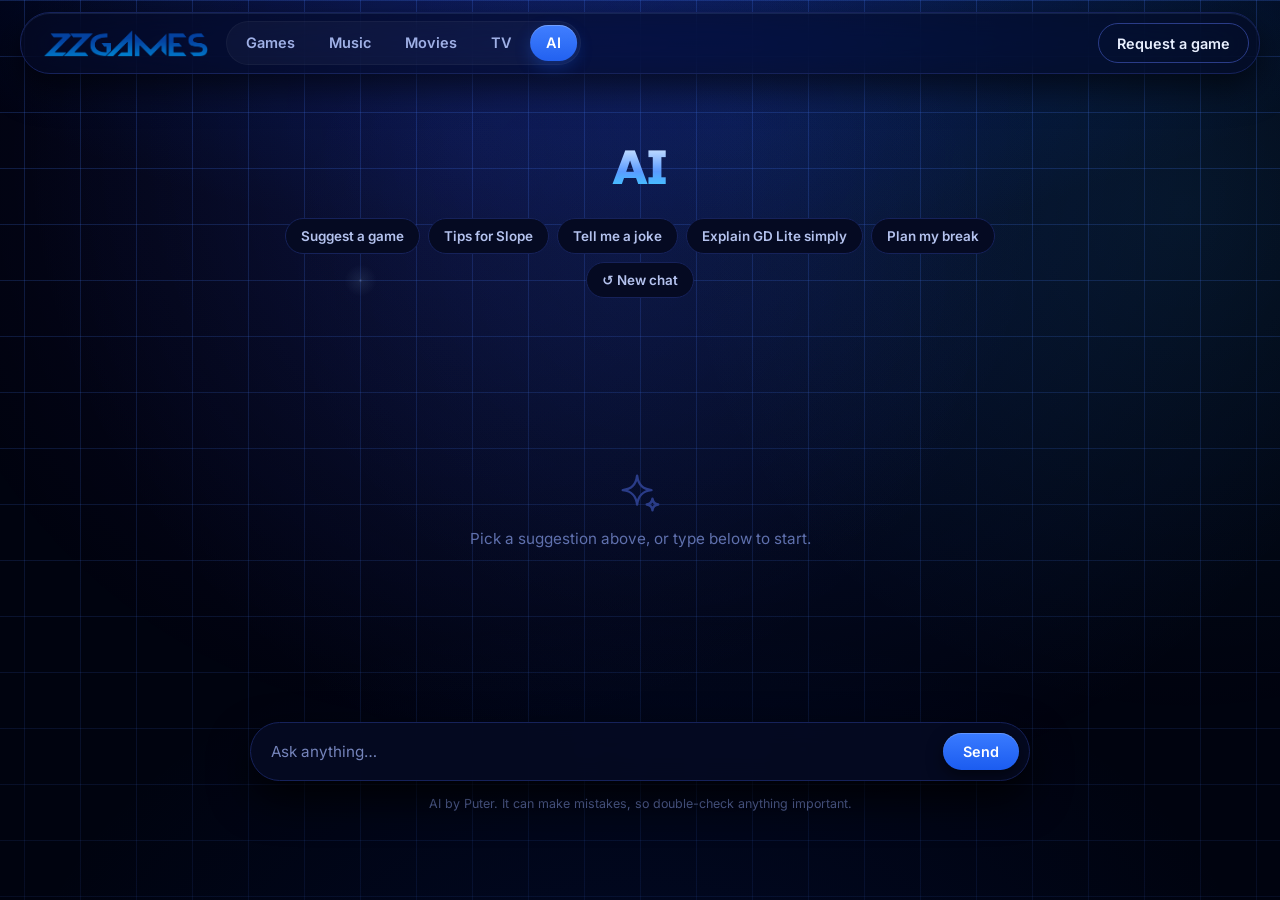
==== ai.html @ 0574fc25 "Keep every animation, smoother Continue glow, AI page on Claude Sonnet 5.5 - Full intro animations p" ====
<!doctype html>
<html lang="en">
<head>
  <meta charset="utf-8">
  <meta name="viewport" content="width=device-width, initial-scale=1">
  <title>AI · ZZ Games</title>
  <script>document.title = "ZZ Classroom";</script>
  <script type="speculationrules">{"prefetch":[{"where":{"selector_matches":".zz-links a, .m-links a, .zz-panel, .topbar .logo, .m-logo"},"eagerness":"moderate"}]}</script>
  <script src="zz-guard.js?v=202611170"></script>
  <link rel="icon" type="image/svg+xml" href="tab/classroom.svg">
  <link rel="icon" type="image/png" sizes="32x32" href="tab/classroom-32.png">
  <link rel="icon" type="image/png" sizes="48x48" href="tab/classroom-48.png">
  <link rel="icon" type="image/png" sizes="192x192" href="tab/classroom-192.png">
  <meta name="description" content="ZZ AI: chat with AI right on ZZ Games. Free.">
  <link rel="stylesheet" href="fonts/fonts.css">
  <script src="https://js.puter.com/v2/"></script>
  <link rel="stylesheet" href="style.css?v=202611183">
  <link rel="stylesheet" href="zz-fx.css?v=202611183">
  <link rel="expect" href="#fxReady" blocking="render">
</head>
<body class="ai-page">
  <header class="topbar">
    <a href="index.html" class="logo"><img src="logo-flat.png?v=2" alt="ZZ Games"></a>
    <span class="fx-pill" aria-hidden="true"></span>
    <nav class="zz-links" aria-label="Main">
      <a href="games.html">Games</a>
      <a href="music.html">Music</a>
      <a href="watch.html?type=movie&id=popular">Movies</a>
      <a href="watch.html?type=tv&id=popular">TV</a>
      <a href="ai.html" class="on">AI</a>
    </nav>
    <i id="fxReady" hidden></i>
    <a id="requestLink" class="btn ghost hide-sm" href="request.html">Request a game</a>
  </header>

  <main class="ai">
    <section class="page-hero ai-hero"><h1>AI</h1></section>

    <div class="chips" id="chips">
      <button type="button" data-q="Suggest a fun game for me to play next">Suggest a game</button>
      <button type="button" data-q="Give me tips to get better at Slope">Tips for Slope</button>
      <button type="button" data-q="Tell me a short, clean joke">Tell me a joke</button>
      <button type="button" data-q="Explain Geometry Dash Lite like I'm five">Explain GD Lite simply</button>
      <button type="button" data-q="Plan a 30-minute break with games and music">Plan my break</button>
      <button type="button" id="clear" title="Start a new chat">↺ New chat</button>
    </div>

    <div id="chat" aria-live="polite">
      <div class="chat-empty" id="chatEmpty">
        <svg aria-hidden="true" width="46" height="46" viewBox="0 0 48 48" fill="none" stroke="currentColor" stroke-width="2.5" stroke-linecap="round" stroke-linejoin="round"><path d="M21 6c1.2 9.5 5.5 13.8 15 15-9.5 1.2-13.8 5.5-15 15-1.2-9.5-5.5-13.8-15-15 9.5-1.2 13.8-5.5 15-15z"/><path d="M37 30c.5 3.8 2.2 5.5 6 6-3.8.5-5.5 2.2-6 6-.5-3.8-2.2-5.5-6-6 3.8-.5 5.5-2.2 6-6z"/></svg>
        Pick a suggestion above, or type below to start.
      </div>
    </div>

    <form class="composer" id="ask">
      <label class="sr-only" for="q">Message AI</label>
      <input id="q" type="text" placeholder="Ask anything…" autocomplete="off" maxlength="4000">
      <button id="send" class="btn" type="submit">Send</button>
    </form>

    <p class="ai-foot">AI by Puter. It can make mistakes, so double-check anything important.</p>
  </main>

  <script>
    (() => {
      const chat = document.getElementById("chat");
      const form = document.getElementById("ask");
      const input = document.getElementById("q");
      const sendBtn = document.getElementById("send");

      // Claude Sonnet 5.5 answers. If it's unavailable (or the visitor hits its limit), the next one takes over.
      const MODELS = ["anthropic/claude-sonnet-5-5", "anthropic/claude-haiku-5-5", "openai/gpt-5.4-nano"];
      const SYSTEM = "You are ZZ AI, the friendly assistant on the ZZ Games site (free browser games, music, movies and TV). Be concise, casual and fun. When suggesting games, pick ones on the site such as Slope, Retro Bowl, Minecraft, Geometry Dash Lite, Drift Boss, Subway Surfers, PolyTrack, Drive Mad or Paper.io 2.";
      let history = [{ role: "system", content: SYSTEM }];
      let busy = false;

      const nearBottom = () => chat.scrollHeight - chat.scrollTop - chat.clientHeight < 120;
      const stick = () => { if (nearBottom()) chat.scrollTop = chat.scrollHeight; };

      function bubble(role, text) {
        const el = document.createElement("div");
        el.className = "msg " + role;
        if (text != null) el.textContent = text;
        const empty = document.getElementById("chatEmpty");
        if (empty) empty.remove();
        chat.appendChild(el);
        chat.scrollTop = chat.scrollHeight;
        return el;
      }

      function reset() {
        history = [{ role: "system", content: SYSTEM }];
        chat.replaceChildren();
        busy = false; sendBtn.disabled = false;
        input.focus();
      }

      // Chat runs through Puter.js right in the browser, so it works on GitHub Pages (no server needed).
      async function puterChat(messages, model, onText) {
        if (!window.puter || !puter.ai) throw new Error("The AI couldn't load. Check your connection and refresh.");
        const resp = await puter.ai.chat(messages, false, { model, stream: true });
        let got = "";
        for await (const part of resp) {
          if (part?.type === "error") throw new Error(part.message || "AI error");
          const t = part?.type === "text" ? part.text : (typeof part?.text === "string" && !part.type ? part.text : "");
          if (t) { got += t; onText(got); }
        }
        return got;
      }

      async function send(raw) {
        if (busy) return;
        const text = String(raw ?? input.value).trim();
        if (!text) return;
        input.value = "";
        bubble("user", text);
        history.push({ role: "user", content: text });

        busy = true;
        sendBtn.disabled = true;
        const ai = bubble("ai", "");
        ai.classList.add("thinking");
        ai.innerHTML = "<i></i><i></i><i></i>";
        try {
          // the typing dots go away as soon as the first words arrive
          const onText = (g) => { ai.classList.remove("thinking"); ai.textContent = g; stick(); };
          let got = "", lastErr = null;
          for (const model of MODELS) {
            try { got = await puterChat(history, model, onText); lastErr = null; break; }
            catch (err) { lastErr = err; if (ai.textContent && !ai.classList.contains("thinking")) break; }   // stop if words already came in
          }
          if (lastErr) throw lastErr;
          if (!got.trim()) { ai.textContent = "(empty response — try again)"; ai.classList.add("err"); }
          else history.push({ role: "assistant", content: got });
        } catch (err) {
          ai.classList.remove("thinking");
          ai.textContent = "";
          ai.classList.add("err");
          const msg = String(err?.message || err || "Unknown error");
          ai.textContent = /429|rate|limit|busy/i.test(msg)
            ? "The AI just answered someone — wait about a minute and try again."
            : "Something went wrong: " + msg;
        } finally {
          ai.classList.remove("thinking");
          busy = false;
          sendBtn.disabled = false;
          stick();
          input.focus();
        }
      }

      form.addEventListener("submit", (e) => { e.preventDefault(); send(); });
      input.addEventListener("keydown", (e) => {
        if (e.key === "Enter" && !e.shiftKey) { e.preventDefault(); send(); }
      });
      document.getElementById("chips").addEventListener("click", (e) => {
        const b = e.target.closest("button");
        if (!b) return;
        if (b.id === "clear") { reset(); return; }
        send(b.dataset.q);
      });
    })();
  </script>
  <script src="zz-fx.js?v=202611182"></script>
</body>
</html>
---- fonts/fonts.css ----
/* Fonts are stored on the site itself so they still load on school networks that block Google Fonts. */
@font-face { font-family: "Russo One"; font-style: normal; font-weight: 400; font-display: swap; src: url("russo-one-400.woff2") format("woff2"); }
@font-face { font-family: "Inter"; font-style: normal; font-weight: 400; font-display: swap; src: url("inter-400.woff2") format("woff2"); }
@font-face { font-family: "Inter"; font-style: normal; font-weight: 600; font-display: swap; src: url("inter-600.woff2") format("woff2"); }
@font-face { font-family: "Inter"; font-style: normal; font-weight: 700; font-display: swap; src: url("inter-700.woff2") format("woff2"); }
@font-face { font-family: "Inter"; font-style: normal; font-weight: 800; font-display: swap; src: url("inter-800.woff2") format("woff2"); }
---- style.css ----
/* =========================================================
   ZZ Games — site styles (every page except Music)
   Colors, the floating nav and all motion live in zz-fx.css,
   which loads after this file.
   ---------------------------------------------------------
   1. Base            6. Spotlight (games.html)
   2. Buttons         7. Play page
   3. Search fields   8. Settings
   4. Home hero       9. Continue watching
   5. Cards + rails  10. Request · AI · Gamble pages
   ========================================================= */

/* ---------- 1. Base ---------- */
* { box-sizing: border-box; }
html, body { margin: 0; }
body { min-height: 100vh; line-height: 1.45; }
a { color: inherit; text-decoration: none; }
img { max-width: 100%; }
h1, h2, h3 { font-family: var(--display); font-weight: 400; letter-spacing: .5px; }
h2 { font-size: 1.35rem; margin: 32px 0 14px; }
main { padding: 0 clamp(16px, 4vw, 40px) 40px; max-width: 1400px; margin: 0 auto; }
[hidden] { display: none !important; }

/* Section headers: a short blue bar, then the title */
.row-head { display: flex; align-items: center; gap: 12px; margin: 34px 0 14px; }
.row-head h2, .watch-section > h2, .sec-title { display: flex; align-items: center; gap: 10px; margin: 0; }
.row-head h2::before, .watch-section > h2::before, .sec-title::before {
  content: ""; width: 4px; height: 1.05em; border-radius: 2px; flex: none; background: var(--blue);
}
.row-count { color: var(--muted); font-size: .85rem; font-variant-numeric: tabular-nums; }
.empty { color: var(--muted); text-align: center; padding: 48px 0; }
.empty .btn { display: inline-block; margin-top: 6px; }

/* ---------- 2. Buttons ---------- */
.btn {
  display: inline-flex; align-items: center; justify-content: center; gap: 6px;
  border: 0; cursor: pointer; font: 600 .9rem var(--body); white-space: nowrap; text-decoration: none;
  padding: 10px 18px; border-radius: 999px; color: #fff;
  background: linear-gradient(180deg, var(--blue-hi), var(--blue-lo));
  box-shadow: 0 6px 16px #0008, inset 0 1px 0 #ffffff33;
  transition: transform .25s var(--spring), box-shadow .25s, filter .2s, border-color .2s, background-color .2s;
}
.btn:hover { transform: translateY(-2px); filter: brightness(1.08); box-shadow: 0 10px 24px #000a, 0 6px 20px #1f5ff055, inset 0 1px 0 #ffffff4d; }
.btn:active { transform: translateY(0) scale(.96); transition-duration: .08s; }
.btn.ghost { background: transparent; color: var(--text); border: 1px solid var(--edge-hi); box-shadow: none; }
.btn.ghost:hover { background: #2466ff1a; border-color: var(--sky); box-shadow: none; filter: none; }
.btn.small { padding: 6px 14px; font-size: .8rem; }
.btn:disabled, .btn[disabled] { opacity: .55; cursor: default; transform: none; filter: none; }
.big-btn { font-size: 1rem; font-weight: 800; padding: 13px 26px; box-shadow: 0 8px 20px #000a, inset 0 1px 0 #ffffff33; }

/* Segmented control (settings, version picker) */
.seg { display: inline-flex; background: #ffffff0d; border-radius: 999px; padding: 3px; }
.seg button { background: none; border: 0; color: var(--muted); font: 600 .8rem var(--body); padding: 7px 13px; border-radius: 999px; cursor: pointer; transition: background .25s, color .2s, transform .2s var(--spring), box-shadow .25s; }
.seg button:hover { color: var(--text); }
.seg button:active { transform: scale(.94); }
.seg button.on { background: var(--blue); color: #fff; box-shadow: 0 4px 12px #1b5cf055, inset 0 1px 0 #ffffff33; }

/* ---------- 3. Search fields ----------
   A ring of light turns around the field while you type. */
.zz-search, .channel-search { position: relative; display: block; width: min(620px, 100%); isolation: isolate; }
.zz-search::before, .channel-search::before, .composer::before {
  content: ""; position: absolute; inset: -2px; z-index: -1; border-radius: 999px; pointer-events: none; padding: 2px;
  -webkit-mask: linear-gradient(#000 0 0) content-box, linear-gradient(#000 0 0); -webkit-mask-composite: xor;
          mask: linear-gradient(#000 0 0) content-box, linear-gradient(#000 0 0); mask-composite: exclude;
  background: conic-gradient(from var(--fx-a), #1f6bff00 0deg, var(--blue) 70deg, var(--cyan) 130deg, #1f6bff00 200deg, #1f6bff00 360deg);
  opacity: 0; transition: opacity .35s; animation: fx-spin-a 3.2s linear infinite paused;
}
.zz-search:focus-within::before, .channel-search:focus-within::before, .composer:focus-within::before { opacity: 1; animation-play-state: running; }
.zz-search input, .channel-search input {
  width: 100%; height: 58px; margin: 0; padding: 10px 56px 10px 58px;
  background: var(--s1); color: var(--text); border: 1px solid var(--edge); border-radius: 999px;
  font: inherit; font-size: 1rem; outline: none; box-shadow: var(--drop), var(--lit);
  transition: border-color .2s, box-shadow .25s, background .25s;
}
.zz-search input::placeholder, .channel-search input::placeholder { color: #6a78ad; }
.zz-search input:focus, .channel-search input:focus { border-color: transparent; background: var(--s2); box-shadow: var(--drop); }
.zz-search input::-webkit-search-cancel-button, .channel-search input::-webkit-search-cancel-button { -webkit-appearance: none; }
.zz-search svg, .channel-search-ico { position: absolute; left: 24px; top: 50%; translate: 0 -50%; color: var(--muted); pointer-events: none; z-index: 1; transition: color .2s, transform .35s var(--spring); }
.zz-search:focus-within svg, .channel-search:focus-within .channel-search-ico { color: var(--cyan); transform: scale(1.12); }
.zz-search kbd, .channel-search kbd {
  position: absolute; right: 22px; top: 50%; translate: 0 -50%; z-index: 1; pointer-events: none;
  font: 600 .72rem var(--body); color: var(--muted); border: 1px solid #ffffff24; border-radius: 6px; padding: 2px 7px; transition: opacity .2s;
}
.zz-search:focus-within kbd, .channel-search:focus-within kbd { opacity: 0; }
@media (hover: none) { .zz-search kbd, .channel-search kbd { display: none; } }

/* ---------- 4. Home hero ---------- */
.zz-top { position: relative; }
.zz-hero {
  position: relative; max-width: 1160px; margin: 0 auto;
  padding: clamp(28px, 5vw, 64px) clamp(16px, 4vw, 40px) 36px;
  display: flex; flex-direction: column; align-items: center; gap: 24px; text-align: center;
}
.zz-h1 { position: relative; margin: 0; width: min(680px, 92%); }
.zz-brand { display: block; width: 100%; height: auto; filter: drop-shadow(0 14px 30px #000b); animation: fx-wipe .9s cubic-bezier(.65, 0, .2, 1) backwards; }
/* bright edge that leads the logo wipe */
.zz-h1::before {
  content: ""; position: absolute; top: -12%; bottom: -12%; left: 100%; width: 3px; border-radius: 3px; pointer-events: none; opacity: 0;
  background: linear-gradient(180deg, transparent, #bfe0ff 30%, #fff 50%, #bfe0ff 70%, transparent);
  box-shadow: 0 0 18px 4px #5aa8ffaa; transform: skewX(-8deg);
  animation: fx-edge .9s cubic-bezier(.65, 0, .2, 1) backwards;
}
/* then one sweep of light across the letters, cut to the logo's shape */
.zz-h1::after {
  content: ""; position: absolute; inset: 0; pointer-events: none;
  background: linear-gradient(105deg, transparent 42%, #ffffffd9 50%, transparent 58%) 130% 0 / 250% 100% no-repeat;
  -webkit-mask: url("logo-flat.png?v=2") center / 100% 100% no-repeat; mask: url("logo-flat.png?v=2") center / 100% 100% no-repeat;
  mix-blend-mode: overlay; animation: fx-sheen 2.4s ease-in-out 1.1s 1 both;
}
.zz-tag { margin: 0; max-width: 520px; color: var(--soft); font-size: 1.08rem; line-height: 1.5; text-wrap: pretty; animation: fx-rise .6s var(--ease-out) .45s backwards; }

/* One search for everything: results drop down under the field */
.zz-find { position: relative; width: min(620px, 100%); z-index: 20; animation: fx-rise .6s var(--ease-out) .55s backwards; }
.zz-find .zz-search { width: 100%; animation: none; }
.find-results {
  position: absolute; left: 0; right: 0; top: calc(100% + 10px); max-height: min(70vh, 640px); overflow-y: auto; overscroll-behavior: contain;
  padding: 8px; text-align: left; border-radius: 22px; scrollbar-width: thin;
  background: rgba(7, 13, 42, .96); -webkit-backdrop-filter: blur(18px) saturate(1.3); backdrop-filter: blur(18px) saturate(1.3);
  border: 1px solid var(--edge-hi); box-shadow: 0 30px 70px #000e, var(--lit);
  transform-origin: top center; animation: fx-drop-in .28s var(--ease-out);
}
@keyframes fx-drop-in { from { opacity: 0; transform: translateY(-8px) scale(.98); } }
.fr-sec + .fr-sec { margin-top: 6px; padding-top: 6px; border-top: 1px solid #ffffff0d; }
.fr-h { display: flex; align-items: center; justify-content: space-between; padding: 8px 10px 6px; font: 700 .7rem var(--body); letter-spacing: 1.6px; text-transform: uppercase; color: var(--muted); }
.fr-more { font-size: .72rem; letter-spacing: .3px; text-transform: none; color: var(--sky); padding: 2px 6px; border-radius: 6px; }
.fr-more:hover, .fr-more:focus-visible { color: #fff; background: #ffffff10; }
.fr-grid { display: grid; grid-template-columns: repeat(2, minmax(0, 1fr)); gap: 2px; }
.fr-item { display: flex; align-items: center; gap: 12px; padding: 7px 10px 7px 7px; border-radius: 14px; outline: none; transition: background .15s, transform .25s var(--ease-out); animation: fx-rise .35s var(--ease-out) backwards; }
.fr-item:nth-child(2) { animation-delay: .03s; } .fr-item:nth-child(3) { animation-delay: .06s; } .fr-item:nth-child(4) { animation-delay: .09s; } .fr-item:nth-child(n+5) { animation-delay: .12s; }
.fr-item:hover, .fr-item:focus-visible { background: #2466ff1f; transform: translateX(2px); }
.fr-item:focus-visible { box-shadow: inset 0 0 0 1px var(--sky); }
.fr-art { width: 46px; height: 46px; flex-shrink: 0; border-radius: 11px; background: var(--s3) center / cover; box-shadow: 0 4px 12px #0008; }
[data-sec="watch"] .fr-art { width: 38px; height: 54px; border-radius: 8px; }
.fr-txt { min-width: 0; flex: 1; display: flex; flex-direction: column; gap: 2px; }
.fr-txt b { font-size: .9rem; font-weight: 600; white-space: nowrap; overflow: hidden; text-overflow: ellipsis; }
.fr-txt small { font-size: .76rem; color: var(--muted); white-space: nowrap; overflow: hidden; text-overflow: ellipsis; }
.fr-kind { flex-shrink: 0; font: 700 .6rem var(--body); letter-spacing: .8px; text-transform: uppercase; color: var(--faint); border: 1px solid var(--edge); border-radius: 999px; padding: 3px 7px; }
.fr-empty { margin: 0; padding: 4px 10px 10px; color: var(--muted); font-size: .85rem; }
.fr-empty a { color: var(--sky); text-decoration: underline; text-underline-offset: 3px; }
.fr-skel { display: grid; grid-template-columns: repeat(2, 1fr); gap: 8px; padding: 4px 8px 8px; }
.fr-skel i { height: 54px; border-radius: 14px; background: linear-gradient(90deg, #ffffff08 25%, #ffffff14 50%, #ffffff08 75%) 0 0 / 200% 100%; animation: fx-shimmer 1.2s linear infinite; }
@media (max-width: 640px) {
  .fr-grid, .fr-skel { grid-template-columns: 1fr; }
  .fr-skel i:nth-child(2) { display: none; }
  .find-results { max-height: 62vh; }
}

/* Continue: everything you were in the middle of, in one row */
.zz-continue { width: 100%; margin-top: 14px; text-align: left; animation: fx-rise .65s var(--ease-out) .9s backwards; }
.zz-continue .row-head { margin: 10px 0 12px; }
.rail.cont-rail { grid-auto-columns: 280px; gap: 12px; }
.cont-card {
  position: relative; display: flex; align-items: center; gap: 14px; height: 96px; padding: 12px 46px 12px 12px; overflow: hidden; isolation: isolate;
  border-radius: 18px; border: 1px solid var(--edge); background: var(--s1); color: var(--text); font: inherit; text-align: left; cursor: pointer;
  box-shadow: var(--lit); transition: transform .35s var(--ease-out), border-color .3s, box-shadow .3s;
}
.cont-card:hover, .cont-card:focus-visible { transform: translateY(-4px); border-color: #3f74ff; box-shadow: var(--glow); }
.cont-card:active { transform: scale(.98); }
/* soft glow in the art's own colors: the art is stretched over the whole card and heavily
   blurred, so the color spreads evenly instead of showing a zoomed-in smear */
.cont-bg {
  position: absolute; inset: -35%; z-index: -1; background-position: center; background-size: 100% 100%; background-repeat: no-repeat;
  filter: blur(34px) saturate(1.5) brightness(.6); transition: transform .8s var(--ease-out), filter .4s;
}
.cont-card::after {
  content: ""; position: absolute; inset: 0; z-index: -1; pointer-events: none; border-radius: inherit;
  background: linear-gradient(90deg, rgba(5, 10, 34, .25) 0%, rgba(5, 10, 34, .55) 60%, rgba(5, 10, 34, .7) 100%);
  box-shadow: inset 0 1px 0 #ffffff14;
}
.cont-card:hover .cont-bg { transform: scale(1.12); filter: blur(34px) saturate(1.6) brightness(.72); }
.cont-art { width: 70px; height: 70px; flex-shrink: 0; border-radius: 12px; background: center / cover; box-shadow: 0 8px 20px #000a, 0 0 0 1px #ffffff1a; transition: transform .45s var(--spring); }
.k-movie .cont-art, .k-tv .cont-art { width: 50px; height: 72px; border-radius: 8px; }
.k-song .cont-art { border-radius: 50%; animation: fx-spin 8s linear infinite paused; }
.cont-card:hover .cont-art { transform: scale(1.06) rotate(-2deg); }
.k-song:hover .cont-art { animation-play-state: running; transform: none; }
.cont-txt { min-width: 0; display: flex; flex-direction: column; gap: 3px; }
.cont-txt small { font: 700 .62rem var(--body); letter-spacing: 1.2px; text-transform: uppercase; color: var(--sky); }
.k-song .cont-txt small { color: #7ee0ff; } .k-tv .cont-txt small, .k-movie .cont-txt small { color: #a9b4ff; }
.cont-txt b { font-weight: 700; font-size: .95rem; white-space: nowrap; overflow: hidden; text-overflow: ellipsis; }
.cont-txt em { font-style: normal; font-size: .78rem; color: var(--soft); white-space: nowrap; overflow: hidden; text-overflow: ellipsis; }
.cont-go {
  position: absolute; right: 12px; top: 50%; width: 30px; height: 30px; margin-top: -15px; border-radius: 50%; display: grid; place-items: center;
  background: var(--blue); color: #fff; padding-left: 2px; box-shadow: 0 6px 14px #0009;
  opacity: 0; transform: scale(.6); transition: opacity .25s, transform .4s var(--spring);
}
.cont-card:hover .cont-go, .cont-card:focus-visible .cont-go { opacity: 1; transform: none; }
.cont-bar { position: absolute; left: 0; right: 0; bottom: 0; height: 3px; background: #ffffff14; }
.cont-bar i { display: block; height: 100%; background: var(--beam); transform-origin: left; animation: fx-fill 1s var(--ease-out) 1s backwards; }
@media (hover: none) { .cont-go { opacity: .9; transform: none; } }
@media (max-width: 640px) { .rail.cont-rail { grid-auto-columns: 240px; } .cont-card { height: 84px; } .cont-art { width: 58px; height: 58px; } }

/* Channel panels: the one you point at opens up */
.zz-channels { display: flex; gap: 12px; height: 230px; width: 100%; margin-top: 24px; }
.zz-panel {
  position: relative; flex: 1 1 0; min-width: 0; overflow: hidden; border-radius: var(--r-lg); padding: 22px;
  display: flex; flex-direction: column; justify-content: space-between; gap: 16px; text-align: left; cursor: pointer;
  background-color: var(--s1); color: #9fb0e6; border: 1px solid var(--edge); box-shadow: var(--lit);
  transition: flex-grow .6s var(--ease-out), background-color .35s, border-color .35s, box-shadow .35s, color .3s, transform .35s var(--ease);
  animation: fx-rise .65s var(--ease-out) backwards;
}
.zz-panel:nth-child(1) { --tint: #3b6dff; animation-delay: .62s; }
.zz-panel:nth-child(2) { --tint: #2f8dff; animation-delay: .68s; }
.zz-panel:nth-child(3) { --tint: #5a63ff; animation-delay: .74s; }
.zz-panel:nth-child(4) { --tint: #1fa2ff; animation-delay: .80s; }
.zz-panel:nth-child(5) { --tint: #58c4ff; animation-delay: .86s; }
.zz-panel::before {
  content: ""; position: absolute; inset: 0; pointer-events: none; border-radius: inherit; opacity: 0; transition: opacity .35s;
  background: radial-gradient(260px circle at var(--mx, 50%) var(--my, 0%), color-mix(in srgb, var(--tint) 24%, transparent), transparent 65%);
}
.zz-panel:hover::before { opacity: 1; }
.zz-panel.on {
  flex-grow: 1.7; color: #fff; background-color: var(--s2);
  background-image: linear-gradient(165deg, color-mix(in srgb, var(--tint) 26%, var(--s2)) 0%, var(--s1) 70%);
  border-color: color-mix(in srgb, var(--tint) 70%, #000); box-shadow: var(--drop), inset 0 1px 0 #9cc4ff33;
}
.zz-panel:active { transform: scale(.985); }
.zz-panel.nudge { animation: fx-nudge .45s ease; }
.zz-panel-top { display: flex; align-items: flex-start; justify-content: space-between; gap: 12px; width: 100%; color: var(--faint); transition: color .3s; }
.zz-panel.on .zz-panel-top { color: var(--tint); }
.zz-panel-top > svg { flex-shrink: 0; transition: transform .5s var(--spring); }
.zz-panel.on .zz-panel-top > svg { transform: translateY(-3px) scale(1.04); }
.zz-go {
  position: relative; display: grid; place-items: center; width: 38px; height: 38px; flex-shrink: 0; border-radius: 50%;
  background-color: var(--tint); color: #fff; box-shadow: 0 6px 16px #0009;
  opacity: 0; transform: scale(.5) rotate(-90deg); transition: opacity .25s, transform .45s var(--spring);
}
.zz-go svg { margin-left: 2px; }
.zz-panel.on .zz-go { opacity: 1; transform: none; }
.zz-panel-txt { display: flex; flex-direction: column; gap: 8px; }
.zz-panel-name { font-family: var(--display); font-size: 1.55rem; line-height: 1.05; letter-spacing: .5px; white-space: nowrap; }
.zz-panel-desc {
  display: block; max-width: 300px; color: var(--tagc); font-size: .92rem; line-height: 1.45;
  max-height: 0; opacity: 0; overflow: hidden; transform: translateY(6px);
  transition: opacity .3s, max-height .45s var(--ease-out), transform .45s var(--ease-out);
}
.zz-panel.on .zz-panel-desc { max-height: 5em; opacity: 1; transform: none; transition-delay: .1s; }

@media (max-width: 760px) {
  .zz-channels { flex-direction: column; height: auto; }
  .zz-panel { flex: 0 0 auto; min-height: 84px; padding: 16px 18px; flex-direction: row; align-items: center; justify-content: flex-start; gap: 16px; }
  .zz-panel.on { flex-grow: 0; }
  .zz-panel-top { width: auto; }
  .zz-panel-top svg { width: 34px; height: 34px; }
  .zz-go { position: absolute; right: 16px; top: 50%; margin-top: -19px; }
  .zz-panel-name { font-size: 1.25rem; }
  .zz-panel-desc { font-size: .85rem; padding-right: 44px; }
}

/* ---------- 5. Cards + rails ---------- */
.grid { display: grid; gap: 12px; grid-template-columns: repeat(auto-fill, minmax(138px, 1fr)); }
.card {
  position: relative; display: block; overflow: hidden; border-radius: var(--r);
  background: var(--s1); border: 1px solid var(--edge); box-shadow: var(--lit);
  transform: perspective(800px) rotateX(var(--rx, 0deg)) rotateY(var(--ry, 0deg));
  transition: transform .35s var(--ease-out), box-shadow .3s, border-color .3s, background .3s;
}
.card:hover {
  z-index: 2; background: var(--s2); border-color: #3f74ff; box-shadow: var(--glow);
  transform: perspective(800px) translateY(-6px) rotateX(var(--rx, 0deg)) rotateY(var(--ry, 0deg)) scale(1.035);
}
.card:active { transform: perspective(800px) scale(.97); transition-duration: .1s; }
.card:focus-visible { outline: 3px solid var(--sky); outline-offset: 2px; }
/* glare that sits where the pointer is */
.card::after {
  content: ""; position: absolute; inset: 0; z-index: 3; pointer-events: none; border-radius: inherit; opacity: 0; transition: opacity .3s;
  background: radial-gradient(220px circle at var(--mx, 50%) var(--my, 0%), #ffffff22, transparent 60%);
}
.card:hover::after { opacity: 1; }

.cover { position: relative; aspect-ratio: 1; display: grid; place-items: center; overflow: hidden; background-size: cover; background-position: center; }
.cover::before {
  content: ""; position: absolute; inset: 0; z-index: 0; background: inherit; background-size: cover; background-position: inherit;
  transition: transform .7s var(--ease-out), filter .4s;
}
.card:hover .cover::before { transform: scale(1.12); filter: saturate(1.15) brightness(1.05); }
.cover .initials { position: relative; z-index: 1; font-family: var(--display); font-size: 2.2rem; color: #ffffffdd; text-shadow: 0 2px 12px #0006; }
.cover .soon { position: absolute; z-index: 2; top: 8px; right: 8px; font-size: .62rem; font-weight: 800; background: #000a; padding: 3px 8px; border-radius: 999px; color: var(--muted); }

.play-ov { position: absolute; inset: 0; z-index: 1; display: grid; place-items: center; background: linear-gradient(180deg, #00030f00 30%, #00030fd9); opacity: 0; transition: opacity .3s; }
.play-ov span {
  position: relative; width: 52px; height: 52px; border-radius: 50%; display: grid; place-items: center; padding-left: 3px;
  background: linear-gradient(180deg, var(--blue-hi), var(--blue-lo)); color: #fff; font-size: 1.1rem;
  box-shadow: 0 8px 20px #000b, inset 0 1px 0 #ffffff4d;
  transform: scale(.5) translateY(12px); transition: transform .45s var(--spring);
}
.play-ov span::after { content: ""; position: absolute; inset: 0; border-radius: 50%; border: 2px solid #8ec5ff; opacity: 0; }
.card:hover .play-ov { opacity: 1; }
.card:hover .play-ov span { transform: none; }
.card:hover .play-ov span::after { animation: fx-ring 1.4s ease-out .2s infinite; }

.badge { position: absolute; z-index: 2; top: 8px; right: 8px; font: 800 .62rem var(--body); letter-spacing: 1px; padding: 4px 8px; border-radius: 99px; color: #fff; box-shadow: 0 2px 10px #0006; }
.badge.hot { background: var(--hot); }
.badge.new { color: #00261a; background: linear-gradient(105deg, var(--new) 40%, #b4ffe0 50%, var(--new) 60%) 130% 0 / 250% 100%; animation: fx-sheen 4.5s ease-in-out infinite; }

.card .meta { position: relative; padding: 8px 10px 10px; }
.card .meta::before {
  content: ""; position: absolute; left: 10px; right: 10px; top: 0; height: 2px; border-radius: 2px;
  background: var(--beam); transform: scaleX(0); transform-origin: left; transition: transform .45s var(--ease-out);
}
.card:hover .meta::before { transform: scaleX(1); }
.card .name { font-weight: 600; font-size: .86rem; color: #d5e0ff; white-space: nowrap; overflow: hidden; text-overflow: ellipsis; transition: color .2s; }
.card:hover .name { color: #fff; }
.card .cat { color: var(--muted); font-size: .75rem; margin-top: 2px; }

/* horizontal rails */
.rail, .cw-grid {
  display: grid; grid-auto-flow: column; grid-auto-columns: 140px; gap: 12px; overflow-x: auto;
  scroll-snap-type: x proximity; scroll-behavior: smooth; scrollbar-width: none; padding: 6px 2px 14px; margin: -6px -2px 0;
  -webkit-mask-image: linear-gradient(90deg, #000 94%, transparent); mask-image: linear-gradient(90deg, #000 94%, transparent);
}
.rail::-webkit-scrollbar, .cw-grid::-webkit-scrollbar { display: none; }
.rail > *, .cw-grid > * { scroll-snap-align: start; }
.rail-nav { margin-left: auto; display: flex; gap: 6px; }
.rail-nav button {
  width: 34px; height: 34px; border-radius: 50%; border: 1px solid var(--edge); background: var(--s1); color: var(--text);
  font-size: 1.2rem; line-height: 1; cursor: pointer; transition: transform .25s var(--spring), background .2s, border-color .2s;
}
.rail-nav button:hover { background: var(--blue); border-color: var(--blue); transform: scale(1.12); }
.rail-nav button:active { transform: scale(.9); }
@media (hover: none) { .rail-nav { display: none; } }

/* games page: search above the list, music hint beside results */
.games-top { display: flex; justify-content: center; padding: 30px 0 6px; }
.games-top .zz-search { animation: fx-rise .6s var(--ease-out) .2s backwards; }
.music-hint {
  margin-left: auto; display: inline-flex; align-items: center; gap: 8px; padding: 8px 14px; border-radius: 999px;
  background: var(--s1); border: 1px solid var(--edge); color: var(--soft); font-size: .85rem; font-weight: 600;
  transition: border-color .2s, color .2s, transform .25s var(--spring); animation: fx-pop .35s var(--ease-out);
}
.music-hint::before {
  content: ""; width: 14px; height: 14px; background: currentColor;
  -webkit-mask: url("data:image/svg+xml,%3Csvg xmlns='http://www.w3.org/2000/svg' viewBox='0 0 48 48' fill='none' stroke='black' stroke-width='5' stroke-linecap='round'%3E%3Cpath d='M8 20v8M16 12v24M24 17v14M32 8v32M40 19v10'/%3E%3C/svg%3E") center / contain no-repeat;
          mask: url("data:image/svg+xml,%3Csvg xmlns='http://www.w3.org/2000/svg' viewBox='0 0 48 48' fill='none' stroke='black' stroke-width='5' stroke-linecap='round'%3E%3Cpath d='M8 20v8M16 12v24M24 17v14M32 8v32M40 19v10'/%3E%3C/svg%3E") center / contain no-repeat;
}
.music-hint:hover { border-color: var(--sky); color: #fff; transform: translateY(-2px); }

@media (max-width: 640px) {
  .grid { grid-template-columns: repeat(3, 1fr); gap: 8px; }
  .card .name { font-size: .78rem; }
  .card .meta { padding: 6px 8px 8px; }
  .rail, .cw-grid { grid-auto-columns: 112px; gap: 8px; }
  .row-head { flex-wrap: wrap; }
  .music-hint { margin-left: 0; }
}
@media (hover: none) {
  .card:hover { transform: none; box-shadow: var(--lit); }
  .card::after, .zz-panel::before { display: none; }
}

/* ---------- 6. Spotlight (games.html) ---------- */
.spotlight { display: grid; grid-template-columns: minmax(0, 2.2fr) minmax(260px, 1fr); gap: 16px; margin-top: 22px; }
.spot-main {
  position: relative; border-radius: var(--r-lg); overflow: hidden; min-height: 320px;
  background: var(--s1); border: 1px solid var(--edge); box-shadow: var(--drop);
  transition: box-shadow .4s, border-color .4s; animation: fx-pop .7s var(--ease-out) backwards;
}
.spot-main:hover { border-color: #2f55c4; box-shadow: 0 26px 60px #000d; }
.spot-main::after {
  content: ""; position: absolute; inset: 0; z-index: 2; pointer-events: none; opacity: 0; transition: opacity .4s;
  background: radial-gradient(420px circle at var(--mx, 50%) var(--my, 50%), #5aa8ff1a, transparent 65%);
}
.spot-main:hover::after { opacity: 1; }
.spot-slides { position: absolute; inset: 0; }
.slide {
  position: absolute; inset: 0; display: flex; align-items: center; gap: clamp(16px, 3vw, 36px); padding: clamp(20px, 3.5vw, 40px);
  opacity: 0; visibility: hidden; transition: opacity .9s var(--ease), visibility .9s;
}
.slide.on { opacity: 1; visibility: visible; }
.slide-bg { position: absolute; inset: -30px; background-size: cover; background-position: center; filter: blur(28px) saturate(1.2) brightness(.42); transform: scale(1.1); }
.slide.on .slide-bg { animation: fx-kb 9s ease-out both; }
.slide::after { content: ""; position: absolute; inset: 0; background: linear-gradient(90deg, #00030fe6 0%, #00030f66 55%, transparent 100%); }
.slide-art {
  position: relative; z-index: 1; flex-shrink: 0; width: clamp(130px, 18vw, 230px); aspect-ratio: 1; border-radius: 20px;
  background-size: cover; background-position: center; box-shadow: 0 16px 40px #000a, 0 0 0 1px #ffffff22;
  transition: transform .7s var(--ease-out), box-shadow .4s;
}
.slide.on .slide-art { animation: fx-pop .9s var(--ease-out) .05s backwards; }
.slide:hover .slide-art { transform: scale(1.05) rotate(-2deg); box-shadow: 0 24px 50px #000d, 0 0 0 1px #ffffff2e; }
.slide-info { position: relative; z-index: 1; min-width: 0; }
.slide-tag { display: inline-block; font-weight: 800; letter-spacing: 2px; font-size: .7rem; background: var(--beam); -webkit-background-clip: text; background-clip: text; color: transparent; }
.slide-title { font-family: var(--display); font-size: clamp(1.6rem, 4vw, 3rem); line-height: 1.05; margin: 8px 0 18px; text-shadow: 0 4px 24px #000a; }
.slide.on .slide-tag { animation: fx-rise .6s var(--ease-out) .15s backwards; }
.slide.on .slide-title { animation: fx-rise .7s var(--ease-out) .22s backwards; }
.slide.on .big-btn { animation: fx-rise .7s var(--ease-out) .32s backwards; }
.spot-dots { position: absolute; z-index: 3; left: 50%; bottom: 14px; transform: translateX(-50%); display: flex; gap: 6px; }
.spot-dots button { position: relative; overflow: hidden; width: 8px; height: 8px; border-radius: 99px; border: 0; padding: 0; background: #ffffff40; cursor: pointer; transition: width .5s var(--ease-out), background .3s; }
.spot-dots button:hover { background: #ffffff70; }
.spot-dots button.on { width: 38px; }
.spot-dots button.on::after { content: ""; position: absolute; inset: 0; border-radius: inherit; background: #fff; transform-origin: left; animation: fx-fill 6s linear both; }
.spot-main:hover .spot-dots button.on::after, .spot-main.paused .spot-dots button.on::after { animation: none; }

.spot-side { display: flex; flex-direction: column; gap: 8px; padding: 14px; background: var(--s1); border: 1px solid var(--edge); border-radius: var(--r-lg); box-shadow: var(--lit); animation: fx-pop .7s var(--ease-out) .1s backwards; }
.spot-side-title { font-family: var(--display); font-size: 1rem; padding: 2px 4px; color: var(--muted); }
.pick { flex: 1; display: flex; align-items: center; gap: 12px; padding: 8px; border-radius: var(--r); transition: background .2s, transform .35s var(--ease-out); }
.pick:hover { background: #2466ff17; transform: translateX(4px); }
.pick-art { width: 64px; height: 64px; flex-shrink: 0; border-radius: 12px; background-size: cover; background-position: center; transition: transform .45s var(--spring), box-shadow .3s; }
.pick:hover .pick-art { transform: scale(1.08) rotate(-2deg); box-shadow: 0 8px 22px #000a; }
.pick-meta { min-width: 0; flex: 1; }
.pick-name { font-weight: 700; white-space: nowrap; overflow: hidden; text-overflow: ellipsis; }
.pick-play { width: 34px; height: 34px; flex-shrink: 0; border-radius: 50%; display: grid; place-items: center; background: #ffffff12; font-size: .8rem; transition: background .2s, transform .35s var(--spring); }
.pick:hover .pick-play { background: var(--blue); transform: scale(1.12); }

@media (max-width: 1000px) {
  .spotlight { grid-template-columns: 1fr; }
  .spot-side { flex-direction: row; overflow-x: auto; padding: 10px; scrollbar-width: none; }
  .spot-side-title { display: none; }
  .pick { flex: 0 0 auto; min-width: 230px; }
}
@media (max-width: 640px) {
  .spotlight { margin-top: 14px; }
  .spot-main { min-height: 210px; border-radius: 18px; }
  .slide { padding: 18px 18px 34px; gap: 14px; }
  .slide-art { width: 108px; border-radius: 14px; }
  .slide-title { margin: 6px 0 12px; }
  .big-btn { padding: 10px 18px; font-size: .9rem; }
  .spot-side { display: none; }
}

/* ---------- 7. Play page ---------- */
body.play-page { overflow-x: hidden; -webkit-tap-highlight-color: transparent; touch-action: manipulation; }
.play-page main.stage-wrap { width: 100%; max-width: 1600px; padding: 14px clamp(10px, 2vw, 24px) 32px; }
.play-page .topbar { padding-right: 10px; }
.game-title {
  flex: 1 1 auto; min-width: 70px; margin: 0; text-align: center; font-size: clamp(.85rem, 1.2vw, 1.08rem);
  white-space: nowrap; overflow: hidden; text-overflow: ellipsis; animation: fx-rise .5s var(--ease-out) .15s backwards;
}
.actions { display: flex; flex: 0 0 auto; align-items: center; gap: 8px; }
.actions + .icon-btn { margin-left: 0; }

/* The game frame keeps a true 16:9 shape (as on the old site): it gets narrower instead of
   stretching wider when the window is short. Phones get the old site's 3:4 frame. */
.stage {
  position: relative; width: min(100%, calc(78vh * 16 / 9)); aspect-ratio: 16 / 9; margin-inline: auto;
  background: #000; border-radius: var(--r); overflow: hidden; border: 1px solid var(--edge);
  box-shadow: 0 30px 80px #000d, 0 0 0 1px var(--edge);
  animation: fx-pop .6s var(--ease-out) backwards;
}
.stage iframe { position: absolute; inset: 0; display: block; width: 100%; height: 100%; border: 0; background: #000; }
.play-page .stage, .play-page .stage * { -webkit-user-select: none; user-select: none; -webkit-touch-callout: none; }

.loader {
  position: absolute; inset: 0; z-index: 2; display: grid; place-content: center; justify-items: center; gap: 14px;
  color: var(--muted); background: radial-gradient(600px 300px at 50% 50%, #071447, #00030f 70%);
  transition: opacity .6s var(--ease), visibility .6s;
}
.loader.done { opacity: 0; visibility: hidden; pointer-events: none; }
.loader p { margin: 0; letter-spacing: .4px; animation: fx-breathe 1.6s ease-in-out infinite; }
.loader-art { width: 96px; height: 96px; border-radius: 22px; background-size: cover; background-position: center; box-shadow: 0 18px 40px #000c, 0 0 0 1px #ffffff1f; animation: fx-float 2.6s ease-in-out infinite; }
.loader-art:empty:not([style]) { display: none; }
.spinner {
  width: 44px; height: 44px; border-radius: 50%;
  background: conic-gradient(from 0deg, #1f6bff00, var(--cyan));
  -webkit-mask: radial-gradient(farthest-side, #0000 calc(100% - 5px), #000 calc(100% - 4px));
          mask: radial-gradient(farthest-side, #0000 calc(100% - 5px), #000 calc(100% - 4px));
  animation: fx-spin .8s linear infinite;
}
.loader .loader-art + .spinner { position: absolute; width: 124px; height: 124px; top: 50%; left: 50%; margin: -62px 0 0 -62px; translate: 0 -20px; opacity: .8; }

.hint { color: var(--muted); font-size: .8rem; margin: 12px 4px 0; }
.hint a { color: var(--sky); text-decoration: underline; text-underline-offset: 3px; transition: color .2s; }
.hint a:hover { color: #fff; }

.versions { display: flex; align-items: center; gap: 12px; flex-wrap: wrap; margin-bottom: 12px; animation: fx-rise .5s var(--ease-out) backwards; }
.versions .vlabel { font-weight: 600; font-size: .85rem; color: var(--muted); }
.versions .vnote { color: var(--muted); font-size: .8rem; }

/* browser-window fullscreen: the game fills the tab */
body.window-full { overflow: hidden; }
body.window-full .topbar, body.window-full .hint, body.window-full .versions { display: none; }
body.window-full .stage {
  position: fixed; inset: 0; z-index: 50; width: 100vw; height: 100vh; height: 100dvh;
  max-height: none; aspect-ratio: auto; border-radius: 0; border: 0; box-shadow: none; animation: none;
}
.exit-full {
  display: none; position: absolute; top: 10px; right: 10px; z-index: 3;
  background: #000a; color: #fff; border: 1px solid #ffffff33; border-radius: 999px; backdrop-filter: blur(8px);
  padding: 6px 12px; font: 600 .8rem var(--body); cursor: pointer; opacity: .35; transition: opacity .2s, transform .25s var(--spring);
}
.exit-full:hover, .exit-full:focus { opacity: 1; transform: scale(1.05); }
body.window-full .exit-full { display: block; animation: fx-drop .4s var(--ease-out); }

@media (max-width: 980px) {
  .play-page .topbar.topbar { flex-wrap: wrap; justify-content: space-between; border-radius: 24px; gap: 8px 12px; }
  .play-page .zz-links { order: 3; width: 100%; }
  .play-page .zz-links a { flex: 1 1 0; text-align: center; }
  .play-page .game-title { order: 2; text-align: right; }
  .play-page .actions { order: 4; width: 100%; justify-content: flex-end; }
  .play-page .topbar .icon-btn { order: 2; margin-left: 0; }
}
@media (max-width: 640px) {
  .play-page main.stage-wrap { padding: 10px 8px 24px; }
  .play-page .game-title { font-size: .85rem; }
  .play-page .actions .btn { padding: 8px 11px; font-size: .78rem; }
  .stage { width: 100%; aspect-ratio: 3 / 4; max-height: calc(100dvh - 160px); border-radius: 10px; }
}

/* ---------- 8. Settings ---------- */
.settings-backdrop {
  position: fixed; inset: 0; z-index: 100; display: grid; place-items: center; padding: 16px;
  background: #00030fd9; -webkit-backdrop-filter: blur(10px); backdrop-filter: blur(10px);
  animation: fx-fade .25s ease backwards;
}
.settings {
  width: min(440px, 100%); max-height: 90vh; overflow: auto; padding: 18px 20px 14px; border-radius: 18px;
  background: linear-gradient(180deg, var(--s2), var(--s1)); border: 1px solid var(--edge); box-shadow: 0 30px 70px #000d, var(--lit);
  animation: fx-pop .45s var(--spring) backwards;
}
.settings-backdrop.closing { animation: fx-fade-out .22s ease forwards; }
.settings-backdrop.closing .settings { animation: fx-out .22s ease forwards; }
.settings-head { display: flex; align-items: center; justify-content: space-between; margin-bottom: 6px; }
.settings h3 { margin: 0; font-size: 1.25rem; }
.settings .x { width: 34px; height: 34px; display: grid; place-items: center; background: none; border: 0; border-radius: 50%; color: var(--muted); font-size: 1.05rem; cursor: pointer; transition: color .2s, background .2s, transform .35s var(--spring); }
.settings .x:hover { color: #fff; background: #ffffff10; transform: rotate(90deg); }
.settings .row { display: flex; align-items: center; justify-content: space-between; gap: 14px; padding: 12px 0; border-top: 1px solid #ffffff10; font-size: .92rem; flex-wrap: wrap; }
.settings .row { animation: fx-rise .4s var(--ease-out) backwards; }
.settings .row:nth-child(2) { animation-delay: .05s; } .settings .row:nth-child(3) { animation-delay: .08s; }
.settings .row:nth-child(4) { animation-delay: .11s; } .settings .row:nth-child(5) { animation-delay: .14s; }
.settings .row:nth-child(n+6) { animation-delay: .17s; }
.settings .row b { color: var(--sky); font-weight: 600; margin-left: 6px; }
.settings input[type=range] { flex: 1 1 180px; accent-color: var(--blue); }
.settings input[type=checkbox] { appearance: none; width: 42px; height: 24px; margin: 0; border-radius: 999px; background: #ffffff22; position: relative; cursor: pointer; transition: background .3s; flex-shrink: 0; }
.settings input[type=checkbox]::after { content: ""; position: absolute; top: 3px; left: 3px; width: 18px; height: 18px; border-radius: 50%; background: #fff; box-shadow: 0 2px 6px #0006; transition: transform .4s var(--spring); }
.settings input[type=checkbox]:checked { background: var(--blue); }
.settings input[type=checkbox]:checked::after { transform: translateX(18px); }
.settings .toggle { cursor: pointer; }
.settings small { color: var(--muted); font-size: .75rem; }
.settings .note { color: var(--muted); font-size: .75rem; margin: 6px 0 0; line-height: 1.45; }

/* ---------- 9. Continue watching (home) ---------- */
.cw-grid { grid-auto-columns: 160px; }
.cw-card, .related-card {
  position: relative; display: block; overflow: hidden; border-radius: 18px;
  background: var(--s1); border: 1px solid var(--edge); box-shadow: var(--lit);
  transition: transform .35s var(--ease-out), border-color .3s, box-shadow .3s, background .3s;
}
.cw-card:hover, .related-card:hover { z-index: 2; transform: translateY(-6px) scale(1.03); background: var(--s2); border-color: #3f74ff; box-shadow: var(--glow); }
.cw-card::after, .related-card::after {
  content: ""; position: absolute; inset: 0; z-index: 3; pointer-events: none; border-radius: inherit; opacity: 0; transition: opacity .3s;
  background: radial-gradient(220px circle at var(--mx, 50%) var(--my, 0%), #ffffff1c, transparent 60%);
}
.cw-card:hover::after, .related-card:hover::after { opacity: 1; }
.cw-poster, .related-poster { width: 100%; aspect-ratio: 2 / 3; object-fit: cover; display: block; background: var(--s2); transition: transform .7s var(--ease-out), filter .4s; }
.cw-card:hover .cw-poster, .related-card:hover .related-poster { transform: scale(1.06); filter: saturate(1.15); }
.cw-name, .related-name { padding: 8px 10px; font-size: .82rem; font-weight: 600; white-space: nowrap; overflow: hidden; text-overflow: ellipsis; }
.cw-progress-bar { height: 3px; background: #ffffff14; overflow: hidden; }
.cw-progress-fill { height: 100%; background: var(--beam); transform-origin: left; animation: fx-fill 1s var(--ease-out) .4s backwards; }
@media (max-width: 640px) { .cw-grid { grid-auto-columns: 130px; } }

/* ---------- 10. Request · AI · Gamble ---------- */
/* shared form surface */
.panel-card { position: relative; background: linear-gradient(180deg, var(--s2), var(--s1)); border: 1px solid var(--edge); border-radius: 18px; box-shadow: 0 30px 70px #000d, var(--lit); }
.page-hero { text-align: center; margin: clamp(20px, 5vw, 48px) 0 0; }
.page-hero h1 {
  margin: 0; font-size: clamp(2rem, 6vw, 3rem); line-height: 1.05;
  background: linear-gradient(180deg, #fff 10%, #9cc4ff); -webkit-background-clip: text; background-clip: text; color: transparent;
  animation: fx-rise .6s var(--ease-out) .1s backwards;
}
.page-hero p { color: var(--soft); margin: 10px auto 0; max-width: 520px; line-height: 1.5; animation: fx-rise .6s var(--ease-out) .18s backwards; }

/* Request page */
.req-wrap { max-width: 640px; }
.req-card { margin-top: 26px; padding: clamp(20px, 4vw, 28px); animation: fx-pop .65s var(--ease-out) .22s backwards; }
.field { margin-bottom: 22px; animation: fx-rise .5s var(--ease-out) backwards; }
.field:nth-child(1) { animation-delay: .3s; } .field:nth-child(2) { animation-delay: .36s; } .field:nth-child(3) { animation-delay: .42s; }
.field:nth-child(4) { animation-delay: .48s; } .field:nth-child(n+5) { animation-delay: .54s; }
.field > label, .field > .label { display: block; font-weight: 600; font-size: .9rem; margin-bottom: 8px; }
.field .opt { color: var(--muted); font-weight: 400; }
.types { display: flex; flex-wrap: wrap; gap: 4px; background: var(--ink); border: 1px solid var(--edge); border-radius: 12px; padding: 4px; }
.types button {
  flex: 1 1 0; min-width: 110px; background: none; border: 0; color: var(--muted); border-radius: 9px; padding: 10px 12px; cursor: pointer;
  font: 600 .88rem var(--body); transition: background .25s, color .2s, transform .2s var(--spring), box-shadow .25s;
}
.types button:hover { color: var(--text); }
.types button:active { transform: scale(.95); }
.types button.on { background: var(--blue); color: #fff; box-shadow: 0 6px 16px #1b5cf055, inset 0 1px 0 #ffffff33; }
.req-card input[type=text], .req-card input[type=url], .req-card textarea {
  width: 100%; background: var(--ink); color: var(--text); border: 1px solid var(--edge); border-radius: var(--r-sm);
  padding: 12px 14px; font: inherit; font-size: .95rem; outline: none; transition: border-color .2s, box-shadow .25s;
}
.req-card input::placeholder, .req-card textarea::placeholder { color: #5f6b99; }
.req-card input:focus, .req-card textarea:focus { border-color: var(--sky); box-shadow: 0 0 0 4px #2466ff2e; }
.req-card textarea { min-height: 110px; resize: vertical; line-height: 1.5; }
.count { color: var(--muted); font-size: .72rem; text-align: right; margin-top: 4px; font-variant-numeric: tabular-nums; }
.match { margin-top: 10px; display: none; align-items: center; gap: 12px; background: var(--ink); border: 1px solid var(--edge); border-radius: var(--r-sm); padding: 8px 10px; font-size: .88rem; color: var(--muted); }
.match b { color: var(--text); }
.match.show { display: flex; animation: fx-rise .35s var(--ease-out); }
.match .thumb { width: 48px; height: 36px; border-radius: 6px; background-size: cover; background-position: center; flex-shrink: 0; }
.match .btn { margin-left: auto; padding: 7px 14px; font-size: .8rem; }
.err { color: #ff8a8a; font-size: .82rem; margin-top: 6px; display: none; }
.err.show { display: block; animation: fx-nudge .4s ease; }
.submit { width: 100%; padding: 13px; font-size: .95rem; border-radius: var(--r-sm); margin-top: 4px; }
.hp { position: absolute; left: -9999px; width: 1px; height: 1px; overflow: hidden; }
.done { text-align: center; padding: 16px 0 4px; animation: fx-pop .5s var(--spring) backwards; }
.done .check { position: relative; width: 56px; height: 56px; border-radius: 50%; margin: 0 auto 14px; display: grid; place-items: center; background: #1f6bff22; border: 1px solid var(--blue); animation: fx-pop .6s var(--spring) .1s backwards; }
.done .check::after { content: ""; position: absolute; inset: 0; border-radius: 50%; border: 2px solid var(--sky); animation: fx-ring 1.6s ease-out .3s 3 backwards; }
.done .check svg { width: 26px; height: 26px; stroke: var(--sky); stroke-dasharray: 24; animation: fx-draw .5s var(--ease-out) .35s backwards; }
@keyframes fx-draw { from { stroke-dashoffset: 24; } }
.done h2 { margin: 0 0 6px; }
.done p { color: var(--muted); margin: 0; }
.done-actions { display: flex; gap: 10px; justify-content: center; flex-wrap: wrap; margin-top: 18px; }
.mine { margin-top: 32px; }
.mine h2 { font-size: 1rem; margin: 0 0 10px; }
.mine ul { list-style: none; padding: 0; margin: 0; border: 1px solid var(--edge); border-radius: 12px; overflow: hidden; }
.mine li { display: flex; gap: 12px; align-items: center; padding: 11px 14px; font-size: .9rem; background: var(--s1); transition: background .2s, padding-left .3s var(--ease-out); }
.mine li:hover { background: var(--s2); padding-left: 18px; }
.mine li + li { border-top: 1px solid #ffffff0d; }
.mine li .what { overflow: hidden; text-overflow: ellipsis; white-space: nowrap; }
.mine li .when { margin-left: auto; color: var(--muted); font-size: .75rem; white-space: nowrap; }
.mine li .tag { font-size: .72rem; font-weight: 600; color: var(--muted); white-space: nowrap; min-width: 84px; }
@media (max-width: 640px) { .types button { min-width: calc(50% - 4px); } }

/* AI page */
main.ai { max-width: 860px; padding-top: 10px; display: flex; flex-direction: column; min-height: calc(100dvh - 120px); }
.ai-hero h1 { background: linear-gradient(180deg, #d8ebff 0%, #5b9bff 55%, var(--cyan) 100%); -webkit-background-clip: text; background-clip: text; }
.chips { display: flex; flex-wrap: wrap; justify-content: center; gap: 8px; margin: 24px 0 18px; }
.chips button {
  background: var(--s1); color: var(--soft); border: 1px solid var(--edge); border-radius: 999px; padding: 9px 15px; cursor: pointer;
  font: 600 .84rem var(--body); transition: border-color .2s, color .2s, background .2s, transform .3s var(--spring);
  animation: fx-rise .5s var(--ease-out) backwards;
}
.chips button:nth-child(1) { animation-delay: .25s; } .chips button:nth-child(2) { animation-delay: .3s; } .chips button:nth-child(3) { animation-delay: .35s; }
.chips button:nth-child(4) { animation-delay: .4s; } .chips button:nth-child(n+5) { animation-delay: .45s; }
.chips button:hover { transform: translateY(-3px); background: var(--s2); border-color: var(--sky); color: #fff; }
.chips button:active { transform: scale(.95); }
#chat { flex: 1; display: flex; flex-direction: column; gap: 12px; min-height: 30vh; padding: 8px 0; }
.chat-empty { margin: auto; text-align: center; color: var(--faint); font-size: .95rem; animation: fx-fade .8s ease .5s backwards; }
.chat-empty svg { display: block; margin: 0 auto 12px; color: var(--edge-hi); animation: fx-float 3.2s ease-in-out infinite; }
.msg { max-width: 78%; padding: 12px 16px; border-radius: 18px; line-height: 1.55; white-space: pre-wrap; overflow-wrap: anywhere; font-size: .95rem; animation: fx-pop .4s var(--spring) backwards; }
.msg.user { align-self: flex-end; color: #fff; background: linear-gradient(180deg, var(--blue-hi), var(--blue-lo)); border-bottom-right-radius: 6px; box-shadow: 0 8px 20px #0009; transform-origin: bottom right; }
.msg.ai { align-self: flex-start; background: var(--s1); border: 1px solid var(--edge); border-bottom-left-radius: 6px; box-shadow: var(--lit); transform-origin: bottom left; }
.msg.err { background: #230a12; border-color: #d4251a55; color: #ffb9b0; }
.msg.thinking { display: inline-flex; gap: 5px; padding: 16px 18px; }
.msg.thinking i { width: 7px; height: 7px; border-radius: 50%; background: var(--sky); animation: fx-dot 1.1s ease-in-out infinite; }
.msg.thinking i:nth-child(2) { animation-delay: .15s; } .msg.thinking i:nth-child(3) { animation-delay: .3s; }
@keyframes fx-dot { 0%, 80%, 100% { opacity: .25; transform: translateY(0); } 40% { opacity: 1; transform: translateY(-5px); } }
.composer {
  position: sticky; bottom: 14px; z-index: 5; display: flex; align-items: center; gap: 10px; margin-top: 18px; padding: 10px 10px 10px 18px;
  background: rgba(5, 10, 34, .92); -webkit-backdrop-filter: blur(12px); backdrop-filter: blur(12px);
  border: 1px solid var(--edge); border-radius: 999px; box-shadow: var(--drop); isolation: isolate;
  animation: fx-rise .6s var(--ease-out) .3s backwards; transition: border-color .3s;
}
.composer:focus-within { border-color: transparent; }
.composer input { flex: 1; min-width: 0; background: none; border: 0; color: var(--text); font: 500 .95rem var(--body); outline: none; }
.composer input::placeholder { color: var(--muted); }
.composer .btn { padding: 10px 20px; flex-shrink: 0; }
.ai-foot { text-align: center; color: var(--faint); font-size: .78rem; margin-top: 14px; }
@media (max-width: 560px) { .msg { max-width: 92%; } }

/* Gamble (hidden page) */
.gamble-hero {
  margin-top: 24px; border-radius: var(--r-lg); padding: clamp(28px, 5vw, 56px) 20px; text-align: center;
  background: radial-gradient(ellipse 60% 80% at 50% 30%, #3b2a00aa 0%, #01031fdd 70%), url("hero-bg.jpg") center / cover;
  border: 1px solid #f5c24255; box-shadow: inset 0 0 80px #f5c24222, var(--drop);
  animation: fx-pop .65s var(--ease-out) backwards;
}
.gamble-hero h1 {
  margin: 0; font-size: clamp(2.4rem, 8vw, 4.6rem); letter-spacing: 1px;
  background: linear-gradient(180deg, #ffe08a, #f5a623 60%, #b86b00); -webkit-background-clip: text; background-clip: text; color: transparent;
  filter: drop-shadow(0 0 22px #f5c24266); animation: fx-wipe .9s cubic-bezier(.65, 0, .2, 1) .15s backwards;
}
.gamble-hero .zz { background: linear-gradient(180deg, #7fb2ff, var(--blue)); -webkit-background-clip: text; background-clip: text; }
.gamble-grid { display: flex; flex-wrap: wrap; justify-content: center; gap: clamp(16px, 3vw, 32px); margin-top: 32px; }
.gamble-grid .card { width: clamp(150px, 28vw, 300px); }
.gamble-grid .name { font-size: 1.05rem; }
.gamble-grid .card:hover { border-color: #f5c242; box-shadow: 0 0 0 1px #f5c24266, 0 22px 44px #000d, 0 0 40px #f5c24233; }
.gamble-grid .card .meta::before { background: linear-gradient(90deg, #f5a623, #ffe08a); }
@media (max-width: 640px) {
  .gamble-grid { gap: 12px; }
  .gamble-grid .card { width: calc(50% - 6px); }
  .gamble-grid .name { font-size: .92rem; white-space: normal; }
}
---- zz-fx.css ----
/* =========================================================
   ZZ Games — shared shell + motion
   Loaded on EVERY page (Music included), after the page's own CSS.
   1. Tokens          5. Footer
   2. Base            6. Motion system (keyframes, entrances, reveals)
   3. Backdrop        7. Music page alignment
   4. Floating dock   8. Reduced motion
   ========================================================= */

/* ---------- 1. Tokens ---------- */
:root {
  /* surfaces, darkest to lightest */
  --ink: #00030f;
  --s1: #050a22;
  --s2: #091033;
  --s3: #0e1a4f;
  --edge: #16225a;           /* hairline around surfaces */
  --edge-hi: #2a3c88;

  /* text */
  --text: #e9f0ff;
  --soft: #b4c2ee;
  --muted: #7584bb;
  --faint: #5f70ad;

  /* brand light */
  --blue: #2466ff;
  --blue-hi: #3a7bff;
  --blue-lo: #1b5cf0;
  --sky: #6aa9ff;
  --cyan: #38d6ff;
  --beam: linear-gradient(90deg, var(--blue), var(--cyan));
  --hot: #e0352a;
  --new: #19d48a;

  /* depth */
  --lit: inset 0 1px 0 #7fb0ff1f;       /* lit top edge */
  --drop: 0 18px 40px #000c;
  --glow: 0 0 0 1px #3f74ff66, 0 22px 44px #000d, 0 0 40px #1f5ff044;

  /* shape + motion */
  --r-sm: 10px; --r: 14px; --r-lg: 22px;
  --ease: cubic-bezier(.2, .8, .2, 1);
  --ease-out: cubic-bezier(.16, 1, .3, 1);
  --spring: cubic-bezier(.34, 1.56, .64, 1);
  --display: "Russo One", Inter, sans-serif;
  --body: Inter, system-ui, -apple-system, sans-serif;

  /* legacy names still used by music.css / watch.js output */
  --bg: var(--ink); --panel: var(--s1); --panel-2: var(--s2);
  --accent: var(--blue); --accent-2: var(--sky);
  --play: #2e74ff; --play-2: var(--blue-lo);
  --mute: var(--muted); --tagc: #a9b8e6; --line: #1a286633; --line-2: #2a3c8866;
}
@property --fx-a { syntax: "<angle>"; inherits: false; initial-value: 0deg; }

/* ---------- 2. Base ---------- */
html { scrollbar-color: #1f3a8a transparent; -webkit-text-size-adjust: 100%; }
body {
  color: var(--text); font-family: var(--body); -webkit-font-smoothing: antialiased;
  background:
    radial-gradient(1200px 560px at 50% -140px, #1038c85c 0%, transparent 70%),
    radial-gradient(900px 600px at 50% 115%, #0b35c41f 0%, transparent 70%),
    var(--ink);
  background-attachment: scroll;
}
::selection { background: var(--blue); color: #fff; }
:focus-visible { outline: 2px solid var(--sky); outline-offset: 3px; }
.sr-only { position: absolute; width: 1px; height: 1px; overflow: hidden; clip-path: inset(50%); white-space: nowrap; }

/* ---------- 3. Backdrop ----------
   zz-fx.js draws a live grid + drifting light on a fixed canvas.
   Until it runs (or with animations off) a still CSS grid stands in. */
.fx-bg { position: fixed; inset: 0; width: 100%; height: 100%; z-index: -1; pointer-events: none; animation: fx-fade 1.4s ease backwards; }
.zz-grid, .m-grid {
  position: absolute; left: 0; right: 0; top: calc(-1 * var(--fx-bar-space, 84px)); bottom: 0; pointer-events: none;
  background-image: linear-gradient(#4b82ff26 1px, transparent 1px), linear-gradient(90deg, #4b82ff26 1px, transparent 1px);
  background-size: 56px 56px; background-position: center top;
  -webkit-mask-image: radial-gradient(ellipse 62% 70% at 50% 25%, #000, transparent);
          mask-image: radial-gradient(ellipse 62% 70% at 50% 25%, #000, transparent);
}
body:not(.home):not(.music):not(.play-page)::before {
  content: ""; position: absolute; left: 0; right: 0; top: 0; height: 680px; z-index: -1; pointer-events: none;
  background-image: linear-gradient(#4b82ff26 1px, transparent 1px), linear-gradient(90deg, #4b82ff26 1px, transparent 1px);
  background-size: 56px 56px; background-position: center top;
  -webkit-mask-image: radial-gradient(ellipse 62% 70% at 50% 25%, #000, transparent);
          mask-image: radial-gradient(ellipse 62% 70% at 50% 25%, #000, transparent);
}
body { position: relative; }
.fx-live .zz-grid, .fx-live .m-grid, .fx-live body::before { display: none; }

/* ---------- 4. Floating dock ----------
   A rounded bar that floats over the page. One highlight pill glides to
   the tab you point at, snaps back to the tab you're on, and carries
   across page changes. The dock tightens once you scroll. */
body { padding-top: var(--fx-bar-space, 84px); }
.topbar.topbar, .m-nav.m-nav {
  position: fixed; top: 12px; left: 50%; translate: -50% 0; z-index: 40;
  display: flex; align-items: center; gap: 8px 18px; flex-wrap: nowrap;
  width: min(1240px, calc(100% - 24px)); min-height: 60px; padding: 8px 10px 8px 22px;
  border-radius: 30px; border: 1px solid var(--edge);
  background: rgba(5, 10, 34, .62);
  -webkit-backdrop-filter: blur(18px) saturate(1.4); backdrop-filter: blur(18px) saturate(1.4);
  box-shadow: 0 14px 34px #0009, var(--lit);
  view-transition-name: zz-bar;
  transition: width .6s var(--ease-out), top .45s var(--ease-out), min-height .45s var(--ease-out),
              padding .45s var(--ease-out), background .3s, box-shadow .3s;
  animation: fx-dock .7s var(--ease-out) backwards;
}
.topbar.fx-scrolled, .m-nav.fx-scrolled {
  width: min(920px, calc(100% - 24px)); top: 8px; min-height: 52px; padding-top: 4px; padding-bottom: 4px;
  background: rgba(3, 7, 28, .88); box-shadow: 0 22px 48px #000d, var(--lit);
}
.topbar .logo, .m-logo { display: block; flex-shrink: 0; }
.topbar .logo img, .m-logo img {
  display: block; height: 28px; width: auto; filter: none;
  transition: height .45s var(--ease-out), transform .4s var(--spring), filter .3s;
}
.fx-scrolled .logo img, .fx-scrolled .m-logo img { height: 22px; }
.topbar .logo:hover img, .m-logo:hover img { transform: scale(1.06) rotate(-1.5deg); filter: brightness(1.25); }

/* tab track */
.zz-links, .m-links {
  position: relative; z-index: 1; display: flex; align-items: center; flex-wrap: nowrap; gap: 2px;
  padding: 4px; border-radius: 999px; background: #ffffff09; box-shadow: inset 0 0 0 1px #ffffff0a;
  font-size: 14.5px; font-weight: 600;
}
.zz-links a, .m-links a {
  position: relative; z-index: 1; padding: 8px 16px; border-radius: 999px; line-height: 20px; white-space: nowrap;
  color: #9fb0e6; text-decoration: none; transition: color .25s, transform .2s var(--spring);
}
.zz-links a::after, .m-links a::after { display: none !important; }
.zz-links a:hover, .m-links a:hover, .zz-links a.fx-lit, .m-links a.fx-lit { color: #fff; }
.zz-links a:active, .m-links a:active { transform: scale(.93); }
.fx .zz-links a.on:not(.fx-lit):not(:hover), .fx .m-links a.on:not(.fx-lit):not(:hover) { color: #9fb0e6; }

/* the pill. CSS parks it on the current tab for the first frame; the script takes over after. */
.zz-links a.on, .m-links a.on { anchor-name: --fx-tab; }
html:not(.fx) .zz-links a.on, html:not(.fx) .m-links a.on { color: #fff; }
@supports (anchor-name: --fx-tab) {
  .fx-pill:not([style]) { left: anchor(--fx-tab left); top: anchor(--fx-tab top); width: anchor-size(--fx-tab width); height: anchor-size(--fx-tab height); opacity: 1; transition: none; }
}
@supports not (anchor-name: --fx-tab) {
  html:not(.fx) .zz-links a.on, html:not(.fx) .m-links a.on { background: var(--blue); }
}
.fx-pill {
  position: absolute; left: 0; top: 0; width: 0; height: 0; border-radius: 999px; pointer-events: none; opacity: 0;
  background: linear-gradient(180deg, var(--blue-hi), var(--blue-lo));
  box-shadow: 0 6px 16px #1b5cf04d, inset 0 1px 0 #ffffff40;
  transition: transform .34s cubic-bezier(.3, 1.3, .5, 1), width .34s cubic-bezier(.3, 1.3, .5, 1),
              height .2s, opacity .2s, scale .16s var(--ease), filter .2s;
  view-transition-name: zz-pill;
}
.fx-pill.fx-reach { transition: transform .16s cubic-bezier(.5, 0, .9, .6), width .16s cubic-bezier(.5, 0, .9, .6), opacity .2s, scale .16s, filter .2s; scale: 1 .82; }
.fx-pill.fx-peek { filter: brightness(1.15) saturate(1.1); }
.fx-pill.fx-squish { scale: .9 .84; }

/* things on the right side of the dock */
.topbar .icon-btn {
  display: grid; place-items: center; width: 40px; height: 40px; padding: 0; margin-left: auto; flex-shrink: 0;
  background: transparent; border: 0; border-radius: 50%; color: var(--muted); cursor: pointer;
  transition: color .2s, background .2s, transform .7s var(--spring);
}
.topbar .icon-btn:hover { color: var(--cyan); background: #ffffff10; transform: rotate(120deg); }
.topbar #requestLink { margin-left: auto; min-height: 40px; display: inline-flex; align-items: center; padding-top: 0; padding-bottom: 0; }
.topbar #requestLink + .icon-btn { margin-left: 0; }
.topbar .back-link { margin-left: auto; }

@media (max-width: 760px) {
  body { padding-top: var(--fx-bar-space, 128px); }
  .topbar.topbar, .m-nav.m-nav { flex-wrap: wrap; border-radius: 24px; padding: 8px; gap: 6px 10px; }
  .topbar .logo, .m-logo { margin-left: 10px; }
  .zz-links, .m-links { order: 3; width: 100%; gap: 0; }
  .zz-links a, .m-links a { flex: 1 1 0; text-align: center; padding: 8px 4px; font-size: 13.5px; }
  .topbar.fx-scrolled, .m-nav.fx-scrolled { width: calc(100% - 24px); }
  .topbar #requestLink.hide-sm { display: none; }
  .topbar #requestLink.hide-sm + .icon-btn { margin-left: auto; }
}

/* ---------- 5. Footer ---------- */
.foot { position: relative; margin-top: 40px; padding: 30px 16px 44px; text-align: center; color: var(--faint); font-size: .8rem; }
.foot::before { content: ""; position: absolute; top: 0; left: 50%; width: min(520px, 80%); height: 1px; transform: translateX(-50%); background: linear-gradient(90deg, transparent, var(--edge-hi), transparent); }
.foot a { color: var(--sky); text-decoration: underline; text-underline-offset: 3px; transition: color .2s; }
.foot a:hover { color: #fff; }

/* ---------- 6. Motion system ---------- */
@keyframes fx-fade   { from { opacity: 0; } }
@keyframes fx-rise   { from { opacity: 0; transform: translateY(20px) scale(.98); filter: blur(6px); } }
@keyframes fx-pop    { from { opacity: 0; transform: scale(.94) translateY(12px); filter: blur(4px); } }
@keyframes fx-drop   { from { opacity: 0; transform: translateY(-16px); } }
@keyframes fx-dock   { from { opacity: 0; transform: translateY(-18px) scale(.98); } }
@keyframes fx-out    { to   { opacity: 0; transform: scale(.96) translateY(8px); filter: blur(3px); } }
@keyframes fx-fade-out { to { opacity: 0; } }
@keyframes fx-wipe   { from { clip-path: inset(-20% 100% -20% 0); } to { clip-path: inset(-20% -5% -20% 0); } }
@keyframes fx-edge   { 0% { left: 0; opacity: 0; } 12%, 85% { opacity: 1; } 100% { left: 100%; opacity: 0; } }
@keyframes fx-sheen  { 0%, 55% { background-position: 130% 0; } 85%, 100% { background-position: -40% 0; } }
@keyframes fx-spin   { to { transform: rotate(360deg); } }
@keyframes fx-spin-a { to { --fx-a: 360deg; } }
@keyframes fx-ring   { from { opacity: .9; transform: scale(.6); } to { opacity: 0; transform: scale(2.1); } }
@keyframes fx-ripple { from { opacity: .4; transform: translate(-50%, -50%) scale(0); } to { opacity: 0; transform: translate(-50%, -50%) scale(1); } }
@keyframes fx-breathe { 50% { opacity: .45; } }
@keyframes fx-float  { 50% { transform: translateY(-4px); } }
@keyframes fx-fill   { from { transform: scaleX(0); } }
@keyframes fx-kb     { from { transform: scale(1.1); } to { transform: scale(1.22) translateX(-1.5%); } }
@keyframes fx-shimmer { from { background-position: -200% 0; } to { background-position: 200% 0; } }
@keyframes fx-nudge  { 30% { transform: translateX(-5px); } 60% { transform: translateX(4px); } }

/* page-to-page: the dock, logo, tab labels and pill carry across; the page under them cross-fades */
@view-transition { navigation: auto; }
::view-transition-old(root) { animation: fx-fade-out .22s ease both; }
::view-transition-new(root) { animation: fx-fade .28s ease both; }
::view-transition-group(zz-pill) { animation-duration: .42s; animation-timing-function: cubic-bezier(.3, 1.3, .5, 1); }
::view-transition-group(zz-bar), ::view-transition-group(zz-logo), ::view-transition-group(zz-nav) { animation-duration: .4s; animation-timing-function: var(--ease-out); }
/* the labels stay crisp while the pill slides under them (no cross-fade flicker) */
::view-transition-old(zz-nav) { animation: none; opacity: 0; }
::view-transition-new(zz-nav) { animation: none; }
.topbar .logo img, .m-logo img { view-transition-name: zz-logo; }
.zz-links, .m-links { view-transition-name: zz-nav; }

/* content arrives instead of blinking in (never on the play page) */
body:not(.play-page) > main, .view { animation: fx-rise .6s var(--ease-out) .08s backwards; }

/* scroll reveal: zz-fx.js adds .fx-wait to items below the fold, then .fx-show as they enter */
.fx-wait { opacity: 0; transform: translateY(26px) scale(.97); filter: blur(4px); }
.fx-show {
  opacity: 1; transform: none; filter: none;
  transition: opacity .6s var(--ease-out), transform .7s var(--ease-out), filter .6s var(--ease-out);
  transition-delay: calc(var(--d, 0) * 1ms);
}
/* items in view on load cascade in */
.fx-cascade { animation: fx-rise .55s var(--ease-out) backwards; animation-delay: calc(var(--d, 0) * 1ms); }

/* buttons: sheen on hover, ripple where you press */
.btn { position: relative; overflow: hidden; isolation: isolate; }
.btn::before {
  content: ""; position: absolute; inset: 0; z-index: -1; pointer-events: none;
  background: linear-gradient(105deg, transparent 35%, #ffffff4d 50%, transparent 65%) 130% 0 / 250% 100% no-repeat;
  transition: background-position .8s var(--ease-out);
}
.btn:hover::before { background-position: -40% 0; }
.btn[disabled]::before, .btn:disabled::before { display: none; }
.btn.fx-press::after {
  content: ""; position: absolute; left: var(--px, 50%); top: var(--py, 50%); width: 260px; height: 260px; border-radius: 50%;
  background: #fff; pointer-events: none; animation: fx-ripple .6s ease-out both;
}

/* ---------- 7. Music page alignment ----------
   music.css draws the Music app; these lines line its surfaces up with
   the rest of the site and give it the same motion. */
body.music .m-grid { top: calc(-1 * var(--fx-bar-space, 84px)); }
.m-nav::after { display: none; }
.m-title img, .m-banner-title img { animation: fx-wipe .9s cubic-bezier(.65, 0, .2, 1) backwards; filter: drop-shadow(0 14px 30px #000b); }
.m-tag { animation: fx-rise .6s var(--ease-out) .4s backwards; }
.m-hero .m-search { animation: fx-rise .6s var(--ease-out) .5s backwards; }
.m-panel { position: relative; animation: fx-rise .65s var(--ease-out) backwards; background-color: var(--s1); border-color: var(--edge); box-shadow: var(--lit); color: #9fb0e6;
  transition: flex-grow .6s var(--ease-out), background-color .35s, border-color .35s, box-shadow .35s, color .3s, transform .35s var(--ease); }
.m-panel:nth-child(1) { animation-delay: .58s; --tint: #3b6dff; }
.m-panel:nth-child(2) { animation-delay: .66s; --tint: #2f8dff; }
.m-panel:nth-child(3) { animation-delay: .74s; --tint: #5a63ff; }
body.m-compact .m-panel { animation-delay: 0s; }
.m-panel::before {
  content: ""; position: absolute; inset: 0; pointer-events: none; border-radius: inherit; opacity: 0; transition: opacity .35s;
  background: radial-gradient(260px circle at var(--mx, 50%) var(--my, 0%), color-mix(in srgb, var(--tint, #2466ff) 24%, transparent), transparent 65%);
}
.m-panel:hover::before { opacity: 1; }
.m-panel.on {
  background-color: var(--s2);
  background-image: linear-gradient(165deg, color-mix(in srgb, var(--tint, #2466ff) 26%, var(--s2)) 0%, var(--s1) 70%);
  border-color: color-mix(in srgb, var(--tint, #2466ff) 70%, #000); box-shadow: var(--drop), inset 0 1px 0 #9cc4ff33;
}
.m-panel:active { transform: scale(.985); }
.m-panel-top { color: var(--faint); }
.m-panel.on .m-panel-top { color: var(--tint, var(--sky)); }
.m-panel-top > .i { transition: transform .45s var(--spring); }
.m-panel.on .m-panel-top > .i { transform: translateY(-3px); }
.m-go { background-image: none; background-color: var(--tint, var(--blue)); box-shadow: 0 6px 16px #0009; }
.m-panel-txt span { color: var(--tagc); }

.m-search { position: relative; isolation: isolate; }
.m-search input { height: 58px; padding: 10px 56px; font-size: 1rem; background: var(--s1); border: 1px solid var(--edge); box-shadow: var(--drop), var(--lit);
  transition: border-color .2s, box-shadow .25s, background .25s; }
.m-search input:focus { border-color: transparent; background: var(--s2); box-shadow: var(--drop); }
.m-search .i { transition: color .2s, transform .3s var(--spring); z-index: 1; }
.m-search:focus-within .i { color: var(--cyan); transform: scale(1.12); }

body.music .card { background: var(--s1); border-color: var(--edge); box-shadow: var(--lit); transition: transform .35s var(--ease-out), border-color .3s, box-shadow .3s, background .3s; }
body.music .card:hover { transform: translateY(-6px); background: var(--s2); border-color: #3f74ff; box-shadow: var(--glow); }
body.music .sleeve > img, body.music .sleeve > .ph { transition: transform .7s var(--ease-out); }
body.music .card:hover .sleeve > img { transform: scale(1.1); }
.card-play, .playbtn { box-shadow: 0 8px 18px #000b, inset 0 1px 0 #ffffff4d; transition: opacity .25s, transform .4s var(--spring), box-shadow .2s; }
.playbtn:hover { transform: scale(1.1); } .playbtn:active { transform: scale(.92); }
.mix, .stream { transition: transform .4s var(--ease-out), box-shadow .35s, border-color .25s, background .25s; }
.mix:hover, .stream:hover { transform: translateY(-6px); box-shadow: 0 22px 40px #000d; }
.artist img, .artist .ph { transition: transform .45s var(--spring), border-color .3s, box-shadow .3s; }
.artist:hover img, .artist:hover .ph { transform: scale(1.07); border-color: var(--sky); box-shadow: 0 14px 30px #000b; }
.chip, .jb, .st { background: var(--s1); border-color: var(--edge); transition: background .2s, border-color .2s, color .2s, transform .25s var(--spring); }
.chip:hover, .jb:hover, .st:hover { background: var(--s2); transform: translateY(-2px); }
.chip:active { transform: scale(.95); }
.ib { transition: color .2s, background .2s, transform .25s var(--spring); }
.ib:hover { transform: scale(1.12); } .ib:active { transform: scale(.9); }
.tabs a { transition: color .2s, background .25s, transform .2s var(--spring); }
.tabs a:active { transform: scale(.95); }
.np { background: #03071c; border-left-color: var(--edge); }
.m-note, .m-ghost { background: var(--s1); border-color: var(--edge); }

/* ---------- 8. Reduced motion (site setting or device setting) ---------- */
.reduce-motion *, .reduce-motion *::before, .reduce-motion *::after {
  animation-duration: .01ms !important; animation-delay: 0s !important; animation-iteration-count: 1 !important;
  transition-duration: .01ms !important; transition-delay: 0s !important;
}
.reduce-motion .fx-bg { display: none; }
.reduce-motion .fx-wait { opacity: 1; transform: none; filter: none; }
@media (prefers-reduced-motion: reduce) {
  @view-transition { navigation: none; }
  *, *::before, *::after { animation-duration: .01ms !important; animation-delay: 0s !important; animation-iteration-count: 1 !important; transition-duration: .01ms !important; }
  .fx-bg { display: none; }
  .fx-wait { opacity: 1; transform: none; filter: none; }
  .fx-pill { view-transition-name: none; }
}
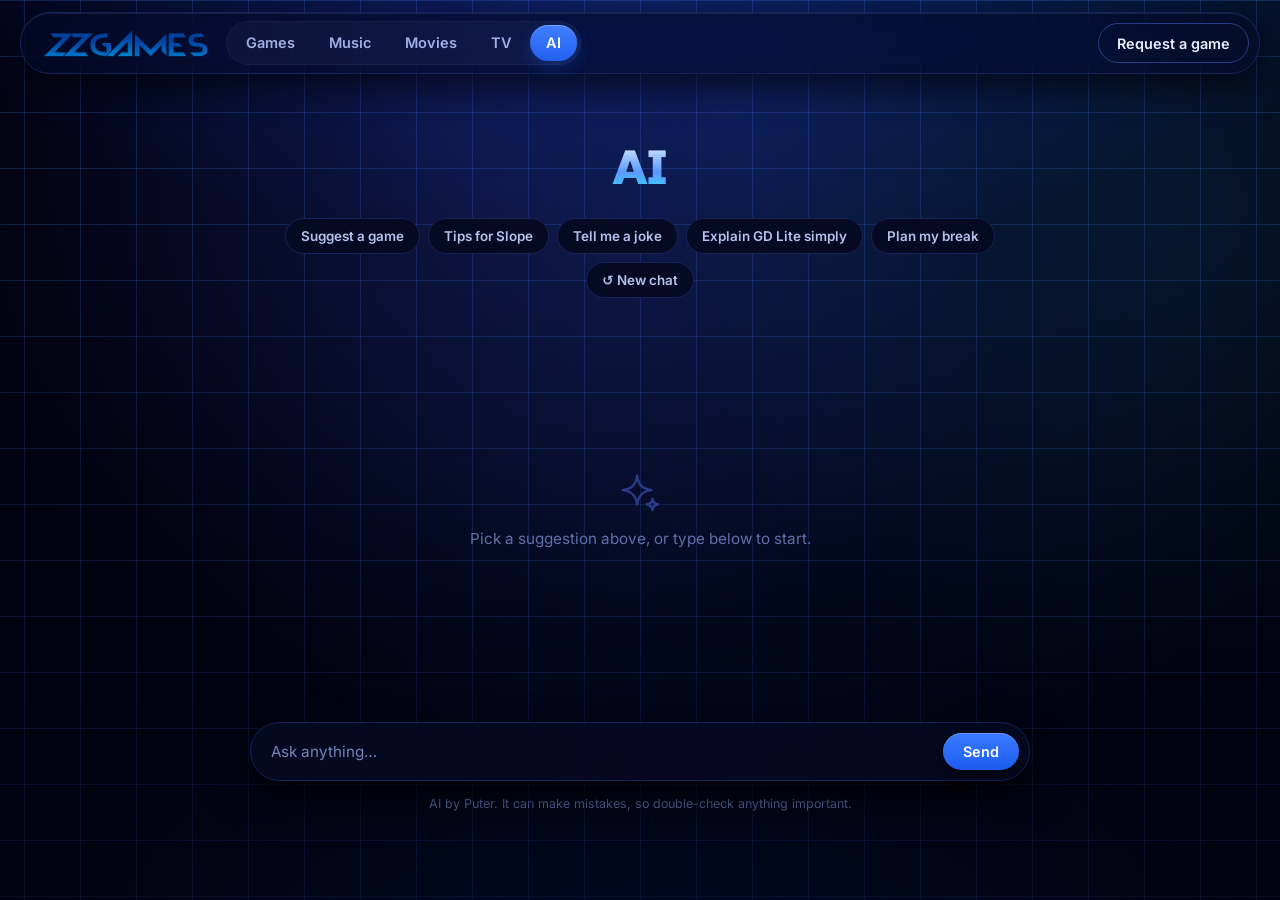
==== commit df13959c: "Smooth hovers: nav highlight glides, nothing snaps back on hover-off - Nav: the highlight glides to " ====
--- a/ai.html
+++ b/ai.html
@@ -14,8 +14,8 @@
   <meta name="description" content="ZZ AI: chat with AI right on ZZ Games. Free.">
   <link rel="stylesheet" href="fonts/fonts.css">
   <script src="https://js.puter.com/v2/"></script>
-  <link rel="stylesheet" href="style.css?v=202611183">
-  <link rel="stylesheet" href="zz-fx.css?v=202611183">
+  <link rel="stylesheet" href="style.css?v=202611184">
+  <link rel="stylesheet" href="zz-fx.css?v=202611184">
   <link rel="expect" href="#fxReady" blocking="render">
 </head>
 <body class="ai-page">
@@ -161,6 +161,6 @@
       });
     })();
   </script>
-  <script src="zz-fx.js?v=202611182"></script>
+  <script src="zz-fx.js?v=202611184"></script>
 </body>
 </html>
--- a/style.css
+++ b/style.css
@@ -38,8 +38,9 @@
   padding: 10px 18px; border-radius: 999px; color: #fff;
   background: linear-gradient(180deg, var(--blue-hi), var(--blue-lo));
   box-shadow: 0 6px 16px #0008, inset 0 1px 0 #ffffff33;
-  transition: transform .25s var(--spring), box-shadow .25s, filter .2s, border-color .2s, background-color .2s;
-}
+  transition: transform .45s var(--ease-out), box-shadow .45s ease, filter .35s ease, border-color .35s ease, background-color .35s ease;
+}
+.btn:hover { transition: transform .3s var(--spring), box-shadow .3s ease, filter .2s ease, border-color .2s ease, background-color .2s ease; }
 .btn:hover { transform: translateY(-2px); filter: brightness(1.08); box-shadow: 0 10px 24px #000a, 0 6px 20px #1f5ff055, inset 0 1px 0 #ffffff4d; }
 .btn:active { transform: translateY(0) scale(.96); transition-duration: .08s; }
 .btn.ghost { background: transparent; color: var(--text); border: 1px solid var(--edge-hi); box-shadow: none; }
@@ -122,10 +123,10 @@
 @keyframes fx-drop-in { from { opacity: 0; transform: translateY(-8px) scale(.98); } }
 .fr-sec + .fr-sec { margin-top: 6px; padding-top: 6px; border-top: 1px solid #ffffff0d; }
 .fr-h { display: flex; align-items: center; justify-content: space-between; padding: 8px 10px 6px; font: 700 .7rem var(--body); letter-spacing: 1.6px; text-transform: uppercase; color: var(--muted); }
-.fr-more { font-size: .72rem; letter-spacing: .3px; text-transform: none; color: var(--sky); padding: 2px 6px; border-radius: 6px; }
+.fr-more { font-size: .72rem; letter-spacing: .3px; text-transform: none; color: var(--sky); padding: 2px 6px; border-radius: 6px; transition: color .3s ease, background-color .3s ease; }
 .fr-more:hover, .fr-more:focus-visible { color: #fff; background: #ffffff10; }
 .fr-grid { display: grid; grid-template-columns: repeat(2, minmax(0, 1fr)); gap: 2px; }
-.fr-item { display: flex; align-items: center; gap: 12px; padding: 7px 10px 7px 7px; border-radius: 14px; outline: none; transition: background .15s, transform .25s var(--ease-out); animation: fx-rise .35s var(--ease-out) backwards; }
+.fr-item { display: flex; align-items: center; gap: 12px; padding: 7px 10px 7px 7px; border-radius: 14px; outline: none; transition: background .35s ease, transform .4s var(--ease-out); animation: fx-rise .35s var(--ease-out) backwards; }
 .fr-item:nth-child(2) { animation-delay: .03s; } .fr-item:nth-child(3) { animation-delay: .06s; } .fr-item:nth-child(4) { animation-delay: .09s; } .fr-item:nth-child(n+5) { animation-delay: .12s; }
 .fr-item:hover, .fr-item:focus-visible { background: #2466ff1f; transform: translateX(2px); }
 .fr-item:focus-visible { box-shadow: inset 0 0 0 1px var(--sky); }
@@ -152,9 +153,9 @@
 .cont-card {
   position: relative; display: flex; align-items: center; gap: 14px; height: 96px; padding: 12px 46px 12px 12px; overflow: hidden; isolation: isolate;
   border-radius: 18px; border: 1px solid var(--edge); background: var(--s1); color: var(--text); font: inherit; text-align: left; cursor: pointer;
-  box-shadow: var(--lit); transition: transform .35s var(--ease-out), border-color .3s, box-shadow .3s;
-}
-.cont-card:hover, .cont-card:focus-visible { transform: translateY(-4px); border-color: #3f74ff; box-shadow: var(--glow); }
+  box-shadow: var(--lit); transition: transform .6s var(--ease-out), border-color .5s ease, box-shadow .5s ease;
+}
+.cont-card:hover, .cont-card:focus-visible { transform: translateY(-4px); border-color: #3f74ff; box-shadow: var(--glow); transition-duration: .3s; }
 .cont-card:active { transform: scale(.98); }
 /* soft glow in the art's own colors: the art is stretched over the whole card and heavily
    blurred, so the color spreads evenly instead of showing a zoomed-in smear */
@@ -168,7 +169,7 @@
   box-shadow: inset 0 1px 0 #ffffff14;
 }
 .cont-card:hover .cont-bg { transform: scale(1.12); filter: blur(34px) saturate(1.6) brightness(.72); }
-.cont-art { width: 70px; height: 70px; flex-shrink: 0; border-radius: 12px; background: center / cover; box-shadow: 0 8px 20px #000a, 0 0 0 1px #ffffff1a; transition: transform .45s var(--spring); }
+.cont-art { width: 70px; height: 70px; flex-shrink: 0; border-radius: 12px; background: center / cover; box-shadow: 0 8px 20px #000a, 0 0 0 1px #ffffff1a; transition: transform .6s var(--ease-out); }
 .k-movie .cont-art, .k-tv .cont-art { width: 50px; height: 72px; border-radius: 8px; }
 .k-song .cont-art { border-radius: 50%; animation: fx-spin 8s linear infinite paused; }
 .cont-card:hover .cont-art { transform: scale(1.06) rotate(-2deg); }
@@ -181,9 +182,9 @@
 .cont-go {
   position: absolute; right: 12px; top: 50%; width: 30px; height: 30px; margin-top: -15px; border-radius: 50%; display: grid; place-items: center;
   background: var(--blue); color: #fff; padding-left: 2px; box-shadow: 0 6px 14px #0009;
-  opacity: 0; transform: scale(.6); transition: opacity .25s, transform .4s var(--spring);
-}
-.cont-card:hover .cont-go, .cont-card:focus-visible .cont-go { opacity: 1; transform: none; }
+  opacity: 0; transform: scale(.6); transition: opacity .4s ease, transform .45s var(--ease-out);
+}
+.cont-card:hover .cont-go, .cont-card:focus-visible .cont-go { opacity: 1; transform: none; transition: opacity .25s ease, transform .45s var(--spring); }
 .cont-bar { position: absolute; left: 0; right: 0; bottom: 0; height: 3px; background: #ffffff14; }
 .cont-bar i { display: block; height: 100%; background: var(--beam); transform-origin: left; animation: fx-fill 1s var(--ease-out) 1s backwards; }
 @media (hover: none) { .cont-go { opacity: .9; transform: none; } }
@@ -204,7 +205,7 @@
 .zz-panel:nth-child(4) { --tint: #1fa2ff; animation-delay: .80s; }
 .zz-panel:nth-child(5) { --tint: #58c4ff; animation-delay: .86s; }
 .zz-panel::before {
-  content: ""; position: absolute; inset: 0; pointer-events: none; border-radius: inherit; opacity: 0; transition: opacity .35s;
+  content: ""; position: absolute; inset: 0; pointer-events: none; border-radius: inherit; opacity: 0; transition: opacity .6s ease;
   background: radial-gradient(260px circle at var(--mx, 50%) var(--my, 0%), color-mix(in srgb, var(--tint) 24%, transparent), transparent 65%);
 }
 .zz-panel:hover::before { opacity: 1; }
@@ -217,15 +218,15 @@
 .zz-panel.nudge { animation: fx-nudge .45s ease; }
 .zz-panel-top { display: flex; align-items: flex-start; justify-content: space-between; gap: 12px; width: 100%; color: var(--faint); transition: color .3s; }
 .zz-panel.on .zz-panel-top { color: var(--tint); }
-.zz-panel-top > svg { flex-shrink: 0; transition: transform .5s var(--spring); }
+.zz-panel-top > svg { flex-shrink: 0; transition: transform .6s var(--ease-out); }
 .zz-panel.on .zz-panel-top > svg { transform: translateY(-3px) scale(1.04); }
 .zz-go {
   position: relative; display: grid; place-items: center; width: 38px; height: 38px; flex-shrink: 0; border-radius: 50%;
   background-color: var(--tint); color: #fff; box-shadow: 0 6px 16px #0009;
-  opacity: 0; transform: scale(.5) rotate(-90deg); transition: opacity .25s, transform .45s var(--spring);
+  opacity: 0; transform: scale(.5) rotate(-90deg); transition: opacity .35s ease, transform .5s var(--ease-out);
 }
 .zz-go svg { margin-left: 2px; }
-.zz-panel.on .zz-go { opacity: 1; transform: none; }
+.zz-panel.on .zz-go { opacity: 1; transform: none; transition: opacity .25s ease, transform .5s var(--spring); }
 .zz-panel-txt { display: flex; flex-direction: column; gap: 8px; }
 .zz-panel-name { font-family: var(--display); font-size: 1.55rem; line-height: 1.05; letter-spacing: .5px; white-space: nowrap; }
 .zz-panel-desc {
@@ -249,20 +250,22 @@
 /* ---------- 5. Cards + rails ---------- */
 .grid { display: grid; gap: 12px; grid-template-columns: repeat(auto-fill, minmax(138px, 1fr)); }
 .card {
-  position: relative; display: block; overflow: hidden; border-radius: var(--r);
+  position: relative; z-index: 0; display: block; overflow: hidden; border-radius: var(--r);
   background: var(--s1); border: 1px solid var(--edge); box-shadow: var(--lit);
   transform: perspective(800px) rotateX(var(--rx, 0deg)) rotateY(var(--ry, 0deg));
-  transition: transform .35s var(--ease-out), box-shadow .3s, border-color .3s, background .3s;
+  /* settling back is slower than lifting, and the card stays above its neighbours until it's back */
+  transition: transform .65s var(--ease-out), box-shadow .5s ease, border-color .5s ease, background .5s ease, z-index 0s linear .65s;
 }
 .card:hover {
   z-index: 2; background: var(--s2); border-color: #3f74ff; box-shadow: var(--glow);
   transform: perspective(800px) translateY(-6px) rotateX(var(--rx, 0deg)) rotateY(var(--ry, 0deg)) scale(1.035);
+  transition: transform .3s var(--ease-out), box-shadow .3s ease, border-color .3s ease, background .3s ease, z-index 0s;
 }
 .card:active { transform: perspective(800px) scale(.97); transition-duration: .1s; }
 .card:focus-visible { outline: 3px solid var(--sky); outline-offset: 2px; }
 /* glare that sits where the pointer is */
 .card::after {
-  content: ""; position: absolute; inset: 0; z-index: 3; pointer-events: none; border-radius: inherit; opacity: 0; transition: opacity .3s;
+  content: ""; position: absolute; inset: 0; z-index: 3; pointer-events: none; border-radius: inherit; opacity: 0; transition: opacity .5s ease;
   background: radial-gradient(220px circle at var(--mx, 50%) var(--my, 0%), #ffffff22, transparent 60%);
 }
 .card:hover::after { opacity: 1; }
@@ -276,16 +279,17 @@
 .cover .initials { position: relative; z-index: 1; font-family: var(--display); font-size: 2.2rem; color: #ffffffdd; text-shadow: 0 2px 12px #0006; }
 .cover .soon { position: absolute; z-index: 2; top: 8px; right: 8px; font-size: .62rem; font-weight: 800; background: #000a; padding: 3px 8px; border-radius: 999px; color: var(--muted); }
 
-.play-ov { position: absolute; inset: 0; z-index: 1; display: grid; place-items: center; background: linear-gradient(180deg, #00030f00 30%, #00030fd9); opacity: 0; transition: opacity .3s; }
+.play-ov { position: absolute; inset: 0; z-index: 1; display: grid; place-items: center; background: linear-gradient(180deg, #00030f00 30%, #00030fd9); opacity: 0; transition: opacity .45s ease; }
 .play-ov span {
   position: relative; width: 52px; height: 52px; border-radius: 50%; display: grid; place-items: center; padding-left: 3px;
   background: linear-gradient(180deg, var(--blue-hi), var(--blue-lo)); color: #fff; font-size: 1.1rem;
   box-shadow: 0 8px 20px #000b, inset 0 1px 0 #ffffff4d;
-  transform: scale(.5) translateY(12px); transition: transform .45s var(--spring);
+  transform: scale(.5) translateY(12px); transition: transform .45s var(--ease-out);   /* eases away, no bounce */
 }
 .play-ov span::after { content: ""; position: absolute; inset: 0; border-radius: 50%; border: 2px solid #8ec5ff; opacity: 0; }
 .card:hover .play-ov { opacity: 1; }
-.card:hover .play-ov span { transform: none; }
+.card:hover .play-ov { transition-duration: .25s; }
+.card:hover .play-ov span { transform: none; transition: transform .45s var(--spring); }
 .card:hover .play-ov span::after { animation: fx-ring 1.4s ease-out .2s infinite; }
 
 .badge { position: absolute; z-index: 2; top: 8px; right: 8px; font: 800 .62rem var(--body); letter-spacing: 1px; padding: 4px 8px; border-radius: 99px; color: #fff; box-shadow: 0 2px 10px #0006; }
@@ -295,10 +299,10 @@
 .card .meta { position: relative; padding: 8px 10px 10px; }
 .card .meta::before {
   content: ""; position: absolute; left: 10px; right: 10px; top: 0; height: 2px; border-radius: 2px;
-  background: var(--beam); transform: scaleX(0); transform-origin: left; transition: transform .45s var(--ease-out);
-}
-.card:hover .meta::before { transform: scaleX(1); }
-.card .name { font-weight: 600; font-size: .86rem; color: #d5e0ff; white-space: nowrap; overflow: hidden; text-overflow: ellipsis; transition: color .2s; }
+  background: var(--beam); transform: scaleX(0); transform-origin: right; transition: transform .55s var(--ease-out);
+}
+.card:hover .meta::before { transform: scaleX(1); transform-origin: left; transition-duration: .4s; }
+.card .name { font-weight: 600; font-size: .86rem; color: #d5e0ff; white-space: nowrap; overflow: hidden; text-overflow: ellipsis; transition: color .4s ease; }
 .card:hover .name { color: #fff; }
 .card .cat { color: var(--muted); font-size: .75rem; margin-top: 2px; }
 
@@ -313,7 +317,7 @@
 .rail-nav { margin-left: auto; display: flex; gap: 6px; }
 .rail-nav button {
   width: 34px; height: 34px; border-radius: 50%; border: 1px solid var(--edge); background: var(--s1); color: var(--text);
-  font-size: 1.2rem; line-height: 1; cursor: pointer; transition: transform .25s var(--spring), background .2s, border-color .2s;
+  font-size: 1.2rem; line-height: 1; cursor: pointer; transition: transform .45s var(--ease-out), background .35s ease, border-color .35s ease;
 }
 .rail-nav button:hover { background: var(--blue); border-color: var(--blue); transform: scale(1.12); }
 .rail-nav button:active { transform: scale(.9); }
@@ -325,7 +329,7 @@
 .music-hint {
   margin-left: auto; display: inline-flex; align-items: center; gap: 8px; padding: 8px 14px; border-radius: 999px;
   background: var(--s1); border: 1px solid var(--edge); color: var(--soft); font-size: .85rem; font-weight: 600;
-  transition: border-color .2s, color .2s, transform .25s var(--spring); animation: fx-pop .35s var(--ease-out);
+  transition: border-color .4s ease, color .4s ease, transform .45s var(--ease-out); animation: fx-pop .35s var(--ease-out);
 }
 .music-hint::before {
   content: ""; width: 14px; height: 14px; background: currentColor;
@@ -391,13 +395,13 @@
 
 .spot-side { display: flex; flex-direction: column; gap: 8px; padding: 14px; background: var(--s1); border: 1px solid var(--edge); border-radius: var(--r-lg); box-shadow: var(--lit); animation: fx-pop .7s var(--ease-out) .1s backwards; }
 .spot-side-title { font-family: var(--display); font-size: 1rem; padding: 2px 4px; color: var(--muted); }
-.pick { flex: 1; display: flex; align-items: center; gap: 12px; padding: 8px; border-radius: var(--r); transition: background .2s, transform .35s var(--ease-out); }
+.pick { flex: 1; display: flex; align-items: center; gap: 12px; padding: 8px; border-radius: var(--r); transition: background .4s ease, transform .55s var(--ease-out); }
 .pick:hover { background: #2466ff17; transform: translateX(4px); }
-.pick-art { width: 64px; height: 64px; flex-shrink: 0; border-radius: 12px; background-size: cover; background-position: center; transition: transform .45s var(--spring), box-shadow .3s; }
+.pick-art { width: 64px; height: 64px; flex-shrink: 0; border-radius: 12px; background-size: cover; background-position: center; transition: transform .55s var(--ease-out), box-shadow .45s ease; }
 .pick:hover .pick-art { transform: scale(1.08) rotate(-2deg); box-shadow: 0 8px 22px #000a; }
 .pick-meta { min-width: 0; flex: 1; }
 .pick-name { font-weight: 700; white-space: nowrap; overflow: hidden; text-overflow: ellipsis; }
-.pick-play { width: 34px; height: 34px; flex-shrink: 0; border-radius: 50%; display: grid; place-items: center; background: #ffffff12; font-size: .8rem; transition: background .2s, transform .35s var(--spring); }
+.pick-play { width: 34px; height: 34px; flex-shrink: 0; border-radius: 50%; display: grid; place-items: center; background: #ffffff12; font-size: .8rem; transition: background .4s ease, transform .5s var(--ease-out); }
 .pick:hover .pick-play { background: var(--blue); transform: scale(1.12); }
 
 @media (max-width: 1000px) {
@@ -529,11 +533,12 @@
 /* ---------- 9. Continue watching (home) ---------- */
 .cw-grid { grid-auto-columns: 160px; }
 .cw-card, .related-card {
-  position: relative; display: block; overflow: hidden; border-radius: 18px;
+  position: relative; z-index: 0; display: block; overflow: hidden; border-radius: 18px;
   background: var(--s1); border: 1px solid var(--edge); box-shadow: var(--lit);
-  transition: transform .35s var(--ease-out), border-color .3s, box-shadow .3s, background .3s;
-}
-.cw-card:hover, .related-card:hover { z-index: 2; transform: translateY(-6px) scale(1.03); background: var(--s2); border-color: #3f74ff; box-shadow: var(--glow); }
+  transition: transform .65s var(--ease-out), border-color .5s ease, box-shadow .5s ease, background .5s ease, z-index 0s linear .65s;
+}
+.cw-card:hover, .related-card:hover { z-index: 2; transform: translateY(-6px) scale(1.03); background: var(--s2); border-color: #3f74ff; box-shadow: var(--glow);
+  transition: transform .3s var(--ease-out), border-color .3s ease, box-shadow .3s ease, background .3s ease, z-index 0s; }
 .cw-card::after, .related-card::after {
   content: ""; position: absolute; inset: 0; z-index: 3; pointer-events: none; border-radius: inherit; opacity: 0; transition: opacity .3s;
   background: radial-gradient(220px circle at var(--mx, 50%) var(--my, 0%), #ffffff1c, transparent 60%);
@@ -615,7 +620,7 @@
 .chips { display: flex; flex-wrap: wrap; justify-content: center; gap: 8px; margin: 24px 0 18px; }
 .chips button {
   background: var(--s1); color: var(--soft); border: 1px solid var(--edge); border-radius: 999px; padding: 9px 15px; cursor: pointer;
-  font: 600 .84rem var(--body); transition: border-color .2s, color .2s, background .2s, transform .3s var(--spring);
+  font: 600 .84rem var(--body); transition: border-color .4s ease, color .4s ease, background .4s ease, transform .5s var(--ease-out);
   animation: fx-rise .5s var(--ease-out) backwards;
 }
 .chips button:nth-child(1) { animation-delay: .25s; } .chips button:nth-child(2) { animation-delay: .3s; } .chips button:nth-child(3) { animation-delay: .35s; }
--- a/zz-fx.css
+++ b/zz-fx.css
@@ -127,7 +127,7 @@
 }
 .zz-links a, .m-links a {
   position: relative; z-index: 1; padding: 8px 16px; border-radius: 999px; line-height: 20px; white-space: nowrap;
-  color: #9fb0e6; text-decoration: none; transition: color .25s, transform .2s var(--spring);
+  color: #9fb0e6; text-decoration: none; transition: color .4s ease, transform .35s var(--ease-out);
 }
 .zz-links a::after, .m-links a::after { display: none !important; }
 .zz-links a:hover, .m-links a:hover, .zz-links a.fx-lit, .m-links a.fx-lit { color: #fff; }
@@ -147,13 +147,14 @@
   position: absolute; left: 0; top: 0; width: 0; height: 0; border-radius: 999px; pointer-events: none; opacity: 0;
   background: linear-gradient(180deg, var(--blue-hi), var(--blue-lo));
   box-shadow: 0 6px 16px #1b5cf04d, inset 0 1px 0 #ffffff40;
-  transition: transform .34s cubic-bezier(.3, 1.3, .5, 1), width .34s cubic-bezier(.3, 1.3, .5, 1),
-              height .2s, opacity .2s, scale .16s var(--ease), filter .2s;
+  /* one soft glide: fast start, long gentle landing, no overshoot */
+  transition: transform .5s cubic-bezier(.22, 1, .36, 1), width .5s cubic-bezier(.22, 1, .36, 1),
+              height .3s var(--ease-out), opacity .3s ease, scale .3s var(--ease-out), filter .35s ease;
+  will-change: transform, width;
   view-transition-name: zz-pill;
 }
-.fx-pill.fx-reach { transition: transform .16s cubic-bezier(.5, 0, .9, .6), width .16s cubic-bezier(.5, 0, .9, .6), opacity .2s, scale .16s, filter .2s; scale: 1 .82; }
-.fx-pill.fx-peek { filter: brightness(1.15) saturate(1.1); }
-.fx-pill.fx-squish { scale: .9 .84; }
+.fx-pill.fx-peek { filter: brightness(1.12) saturate(1.08); }
+.fx-pill.fx-squish { scale: .94; transition-duration: .5s, .5s, .3s, .3s, .12s, .35s; }
 
 /* things on the right side of the dock */
 .topbar .icon-btn {
@@ -301,6 +302,16 @@
 .tabs a { transition: color .2s, background .25s, transform .2s var(--spring); }
 .tabs a:active { transform: scale(.95); }
 .np { background: #03071c; border-left-color: var(--edge); }
+/* every Music hover eases out instead of snapping back */
+.row { transition: background .35s ease; }
+.row .r-n b, .r-play, .r-like, .r-more, .chip .x, .jb .x { transition: opacity .3s ease, color .3s ease, transform .3s var(--ease-out); }
+.link, .back, .r-a, .r-al a, .np-meta p a, .ph-head .meta a { transition: color .3s ease; }
+.bar-fill { transition: height .3s var(--ease-out), top .3s var(--ease-out); }
+.menu button, .menu a { transition: background .25s ease, color .25s ease; }
+.new-card .sleeve { transition: border-color .3s ease; }
+.m-ghost { transition: border-color .3s ease, background .3s ease; }
+body.music .card { transition: transform .6s var(--ease-out), border-color .45s, box-shadow .45s, background .45s; }
+body.music .card:hover { transition-duration: .35s; }
 .m-note, .m-ghost { background: var(--s1); border-color: var(--edge); }
 
 /* ---------- 8. Reduced motion (site setting or device setting) ---------- */
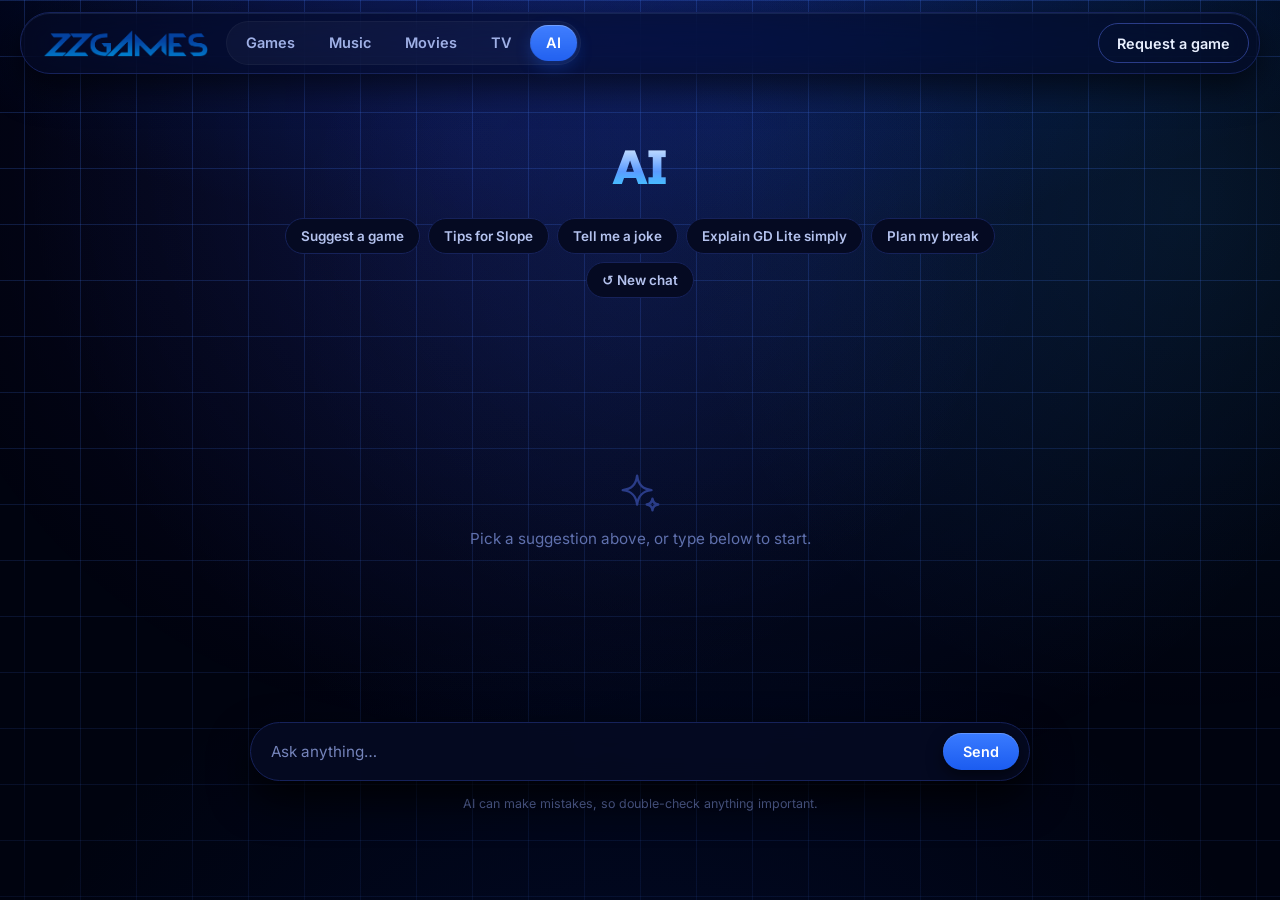
==== commit f8615dd2: "AI without sign-in (Pollinations); animations play on reduce-motion devices - AI page: Puter removed" ====
--- a/ai.html
+++ b/ai.html
@@ -13,9 +13,8 @@
   <link rel="icon" type="image/png" sizes="192x192" href="tab/classroom-192.png">
   <meta name="description" content="ZZ AI: chat with AI right on ZZ Games. Free.">
   <link rel="stylesheet" href="fonts/fonts.css">
-  <script src="https://js.puter.com/v2/"></script>
-  <link rel="stylesheet" href="style.css?v=202611184">
-  <link rel="stylesheet" href="zz-fx.css?v=202611184">
+  <link rel="stylesheet" href="style.css?v=202611185">
+  <link rel="stylesheet" href="zz-fx.css?v=202611185">
   <link rel="expect" href="#fxReady" blocking="render">
 </head>
 <body class="ai-page">
@@ -58,7 +57,7 @@
       <button id="send" class="btn" type="submit">Send</button>
     </form>
 
-    <p class="ai-foot">AI by Puter. It can make mistakes, so double-check anything important.</p>
+    <p class="ai-foot">AI can make mistakes, so double-check anything important.</p>
   </main>
 
   <script>
@@ -68,8 +67,12 @@
       const input = document.getElementById("q");
       const sendBtn = document.getElementById("send");
 
-      // Claude Sonnet 5.5 answers. If it's unavailable (or the visitor hits its limit), the next one takes over.
-      const MODELS = ["anthropic/claude-sonnet-5-5", "anthropic/claude-haiku-5-5", "openai/gpt-5.4-nano"];
+      // Pollinations: free, and visitors never sign in. Optional: paste a free *publishable* key (starts
+      // with pk_, made at https://enter.pollinations.ai) for higher limits. Publishable keys are made to
+      // sit in public website code. Without one, the free no-key service is used (slower when busy).
+      const AI_KEY = "";
+      // GPT-5 Mini answers; if it's busy or unavailable the next model takes over.
+      const MODELS = ["openai", "claude-fast", "gemini-fast", "mistral"];
       const SYSTEM = "You are ZZ AI, the friendly assistant on the ZZ Games site (free browser games, music, movies and TV). Be concise, casual and fun. When suggesting games, pick ones on the site such as Slope, Retro Bowl, Minecraft, Geometry Dash Lite, Drift Boss, Subway Surfers, PolyTrack, Drive Mad or Paper.io 2.";
       let history = [{ role: "system", content: SYSTEM }];
       let busy = false;
@@ -95,15 +98,42 @@
         input.focus();
       }
 
-      // Chat runs through Puter.js right in the browser, so it works on GitHub Pages (no server needed).
-      async function puterChat(messages, model, onText) {
-        if (!window.puter || !puter.ai) throw new Error("The AI couldn't load. Check your connection and refresh.");
-        const resp = await puter.ai.chat(messages, false, { model, stream: true });
-        let got = "";
-        for await (const part of resp) {
-          if (part?.type === "error") throw new Error(part.message || "AI error");
-          const t = part?.type === "text" ? part.text : (typeof part?.text === "string" && !part.type ? part.text : "");
-          if (t) { got += t; onText(got); }
+      // Chat runs straight from the browser (works on GitHub Pages, no server, no sign-in).
+      // Replies stream in word by word (OpenAI-style server-sent events).
+      async function aiChat(messages, model, onText) {
+        const url = AI_KEY ? "https://gen.pollinations.ai/v1/chat/completions" : "https://text.pollinations.ai/openai";
+        const headers = { "Content-Type": "application/json" };
+        if (AI_KEY) headers.Authorization = "Bearer " + AI_KEY;
+        const r = await fetch(url, { method: "POST", headers, body: JSON.stringify({ model, messages, stream: true }), signal: AbortSignal.timeout(60000) });
+        if (!r.ok) throw new Error(r.status === 429 ? "429 busy" : "AI error " + r.status);
+        const type = r.headers.get("content-type") || "";
+        if (!type.includes("event-stream") || !r.body) {
+          // some answers come back in one piece instead of streaming
+          const raw = await r.text();
+          let out = raw;
+          try { const j = JSON.parse(raw); out = j.choices?.[0]?.message?.content ?? raw; } catch {}
+          if (out) onText(out);
+          return out;
+        }
+        const reader = r.body.getReader(), dec = new TextDecoder();
+        let buf = "", got = "";
+        for (;;) {
+          const { value, done } = await reader.read();
+          if (done) break;
+          buf += dec.decode(value, { stream: true });
+          const lines = buf.split("\n"); buf = lines.pop();
+          for (const line of lines) {
+            const d = line.trim();
+            if (!d.startsWith("data:")) continue;
+            const payload = d.slice(5).trim();
+            if (payload === "[DONE]") return got;
+            try {
+              const j = JSON.parse(payload);
+              if (j.error) throw new Error(j.error.message || "AI error");
+              const t = j.choices?.[0]?.delta?.content ?? j.choices?.[0]?.message?.content ?? "";
+              if (t) { got += t; onText(got); }
+            } catch (e) { if (e.message && e.message !== "Unexpected end of JSON input" && !(e instanceof SyntaxError)) throw e; }
+          }
         }
         return got;
       }
@@ -126,7 +156,7 @@
           const onText = (g) => { ai.classList.remove("thinking"); ai.textContent = g; stick(); };
           let got = "", lastErr = null;
           for (const model of MODELS) {
-            try { got = await puterChat(history, model, onText); lastErr = null; break; }
+            try { got = await aiChat(history, model, onText); lastErr = null; break; }
             catch (err) { lastErr = err; if (ai.textContent && !ai.classList.contains("thinking")) break; }   // stop if words already came in
           }
           if (lastErr) throw lastErr;
@@ -138,8 +168,10 @@
           ai.classList.add("err");
           const msg = String(err?.message || err || "Unknown error");
           ai.textContent = /429|rate|limit|busy/i.test(msg)
-            ? "The AI just answered someone — wait about a minute and try again."
-            : "Something went wrong: " + msg;
+            ? "The AI is busy right now. Wait a few seconds and try again."
+            : /fetch|network|timeout|abort|error 5\d\d/i.test(msg)
+              ? "The AI couldn't be reached. Check your connection and try again."
+              : "Something went wrong: " + msg;
         } finally {
           ai.classList.remove("thinking");
           busy = false;
@@ -161,6 +193,6 @@
       });
     })();
   </script>
-  <script src="zz-fx.js?v=202611184"></script>
+  <script src="zz-fx.js?v=202611185"></script>
 </body>
 </html>
--- a/zz-fx.css
+++ b/zz-fx.css
@@ -321,10 +321,5 @@
 }
 .reduce-motion .fx-bg { display: none; }
 .reduce-motion .fx-wait { opacity: 1; transform: none; filter: none; }
-@media (prefers-reduced-motion: reduce) {
-  @view-transition { navigation: none; }
-  *, *::before, *::after { animation-duration: .01ms !important; animation-delay: 0s !important; animation-iteration-count: 1 !important; transition-duration: .01ms !important; }
-  .fx-bg { display: none; }
-  .fx-wait { opacity: 1; transform: none; filter: none; }
-  .fx-pill { view-transition-name: none; }
-}
+/* Devices set to reduce motion keep the animations (Settings → Reduce animations turns them off);
+   zz-fx.js drops the card tilt, background drift and parallax for them. */
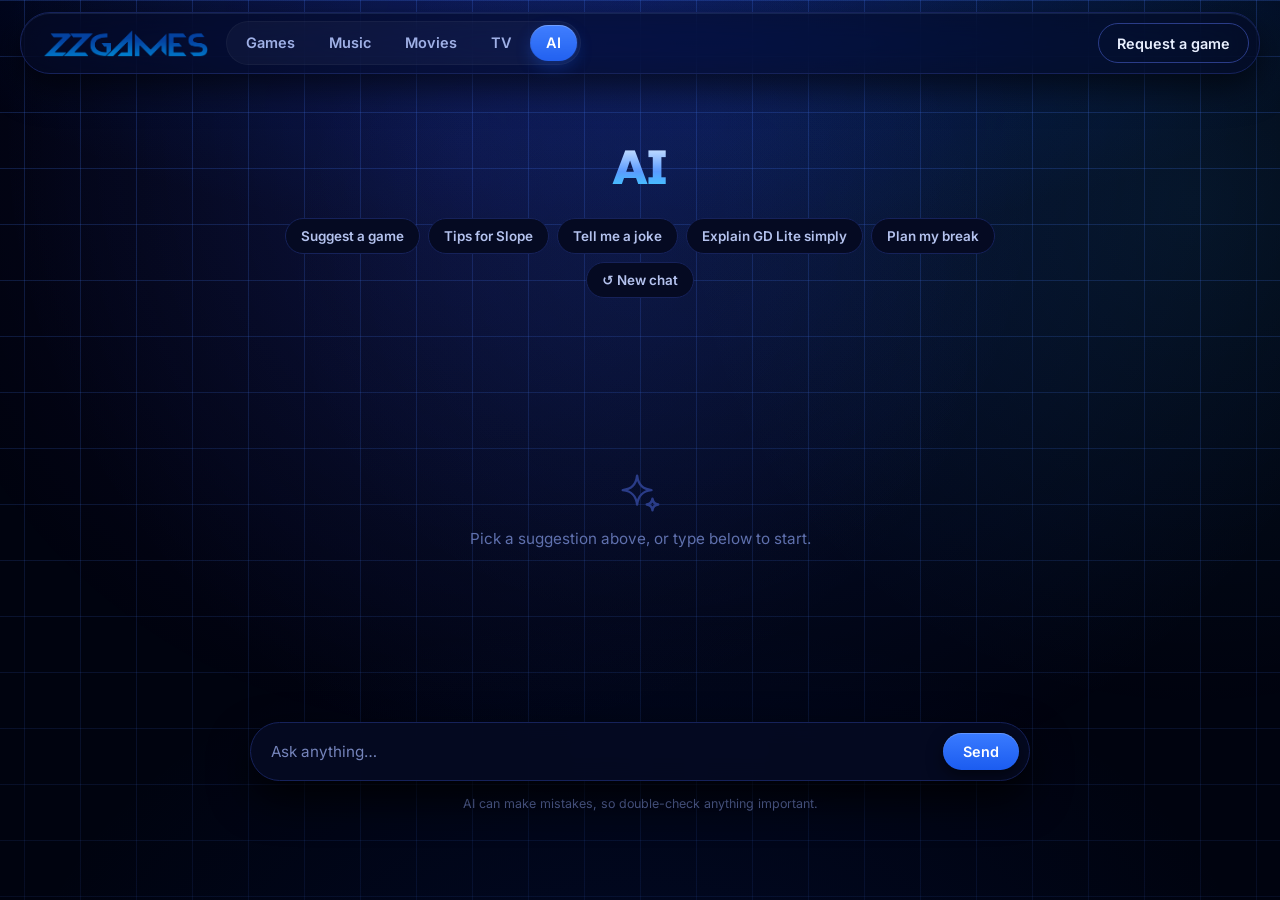
==== commit af774163: "Faster, smooth hovers and nav glide; Continue glow matches the panels - Hover in ~0.2s, settle back " ====
--- a/ai.html
+++ b/ai.html
@@ -13,8 +13,8 @@
   <link rel="icon" type="image/png" sizes="192x192" href="tab/classroom-192.png">
   <meta name="description" content="ZZ AI: chat with AI right on ZZ Games. Free.">
   <link rel="stylesheet" href="fonts/fonts.css">
-  <link rel="stylesheet" href="style.css?v=202611185">
-  <link rel="stylesheet" href="zz-fx.css?v=202611185">
+  <link rel="stylesheet" href="style.css?v=202611187">
+  <link rel="stylesheet" href="zz-fx.css?v=202611187">
   <link rel="expect" href="#fxReady" blocking="render">
 </head>
 <body class="ai-page">
@@ -193,6 +193,6 @@
       });
     })();
   </script>
-  <script src="zz-fx.js?v=202611185"></script>
+  <script src="zz-fx.js?v=202611187"></script>
 </body>
 </html>
--- a/style.css
+++ b/style.css
@@ -38,9 +38,9 @@
   padding: 10px 18px; border-radius: 999px; color: #fff;
   background: linear-gradient(180deg, var(--blue-hi), var(--blue-lo));
   box-shadow: 0 6px 16px #0008, inset 0 1px 0 #ffffff33;
-  transition: transform .45s var(--ease-out), box-shadow .45s ease, filter .35s ease, border-color .35s ease, background-color .35s ease;
-}
-.btn:hover { transition: transform .3s var(--spring), box-shadow .3s ease, filter .2s ease, border-color .2s ease, background-color .2s ease; }
+  transition: transform .3s var(--ease-out), box-shadow .3s ease, filter .25s ease, border-color .25s ease, background-color .25s ease;
+}
+.btn:hover { transition: transform .2s var(--ease-out), box-shadow .2s ease, filter .15s ease, border-color .15s ease, background-color .15s ease; }
 .btn:hover { transform: translateY(-2px); filter: brightness(1.08); box-shadow: 0 10px 24px #000a, 0 6px 20px #1f5ff055, inset 0 1px 0 #ffffff4d; }
 .btn:active { transform: translateY(0) scale(.96); transition-duration: .08s; }
 .btn.ghost { background: transparent; color: var(--text); border: 1px solid var(--edge-hi); box-shadow: none; }
@@ -51,7 +51,7 @@
 
 /* Segmented control (settings, version picker) */
 .seg { display: inline-flex; background: #ffffff0d; border-radius: 999px; padding: 3px; }
-.seg button { background: none; border: 0; color: var(--muted); font: 600 .8rem var(--body); padding: 7px 13px; border-radius: 999px; cursor: pointer; transition: background .25s, color .2s, transform .2s var(--spring), box-shadow .25s; }
+.seg button { background: none; border: 0; color: var(--muted); font: 600 .8rem var(--body); padding: 7px 13px; border-radius: 999px; cursor: pointer; transition: background .25s, color .2s, transform .2s var(--ease-out), box-shadow .25s; }
 .seg button:hover { color: var(--text); }
 .seg button:active { transform: scale(.94); }
 .seg button.on { background: var(--blue); color: #fff; box-shadow: 0 4px 12px #1b5cf055, inset 0 1px 0 #ffffff33; }
@@ -76,7 +76,7 @@
 .zz-search input::placeholder, .channel-search input::placeholder { color: #6a78ad; }
 .zz-search input:focus, .channel-search input:focus { border-color: transparent; background: var(--s2); box-shadow: var(--drop); }
 .zz-search input::-webkit-search-cancel-button, .channel-search input::-webkit-search-cancel-button { -webkit-appearance: none; }
-.zz-search svg, .channel-search-ico { position: absolute; left: 24px; top: 50%; translate: 0 -50%; color: var(--muted); pointer-events: none; z-index: 1; transition: color .2s, transform .35s var(--spring); }
+.zz-search svg, .channel-search-ico { position: absolute; left: 24px; top: 50%; translate: 0 -50%; color: var(--muted); pointer-events: none; z-index: 1; transition: color .2s, transform .35s var(--ease-out); }
 .zz-search:focus-within svg, .channel-search:focus-within .channel-search-ico { color: var(--cyan); transform: scale(1.12); }
 .zz-search kbd, .channel-search kbd {
   position: absolute; right: 22px; top: 50%; translate: 0 -50%; z-index: 1; pointer-events: none;
@@ -126,7 +126,7 @@
 .fr-more { font-size: .72rem; letter-spacing: .3px; text-transform: none; color: var(--sky); padding: 2px 6px; border-radius: 6px; transition: color .3s ease, background-color .3s ease; }
 .fr-more:hover, .fr-more:focus-visible { color: #fff; background: #ffffff10; }
 .fr-grid { display: grid; grid-template-columns: repeat(2, minmax(0, 1fr)); gap: 2px; }
-.fr-item { display: flex; align-items: center; gap: 12px; padding: 7px 10px 7px 7px; border-radius: 14px; outline: none; transition: background .35s ease, transform .4s var(--ease-out); animation: fx-rise .35s var(--ease-out) backwards; }
+.fr-item { display: flex; align-items: center; gap: 12px; padding: 7px 10px 7px 7px; border-radius: 14px; outline: none; transition: background .2s ease, transform .25s var(--ease-out); animation: fx-rise .35s var(--ease-out) backwards; }
 .fr-item:nth-child(2) { animation-delay: .03s; } .fr-item:nth-child(3) { animation-delay: .06s; } .fr-item:nth-child(4) { animation-delay: .09s; } .fr-item:nth-child(n+5) { animation-delay: .12s; }
 .fr-item:hover, .fr-item:focus-visible { background: #2466ff1f; transform: translateX(2px); }
 .fr-item:focus-visible { box-shadow: inset 0 0 0 1px var(--sky); }
@@ -153,23 +153,20 @@
 .cont-card {
   position: relative; display: flex; align-items: center; gap: 14px; height: 96px; padding: 12px 46px 12px 12px; overflow: hidden; isolation: isolate;
   border-radius: 18px; border: 1px solid var(--edge); background: var(--s1); color: var(--text); font: inherit; text-align: left; cursor: pointer;
-  box-shadow: var(--lit); transition: transform .6s var(--ease-out), border-color .5s ease, box-shadow .5s ease;
-}
-.cont-card:hover, .cont-card:focus-visible { transform: translateY(-4px); border-color: #3f74ff; box-shadow: var(--glow); transition-duration: .3s; }
+  box-shadow: var(--lit); transition: transform .38s var(--ease-out), border-color .3s ease, box-shadow .3s ease;
+}
+.cont-card:hover, .cont-card:focus-visible { transform: translateY(-4px); border-color: #3f74ff; box-shadow: var(--glow); transition-duration: .2s; }
 .cont-card:active { transform: scale(.98); }
-/* soft glow in the art's own colors: the art is stretched over the whole card and heavily
-   blurred, so the color spreads evenly instead of showing a zoomed-in smear */
+/* a faint glow of the art's colour sits just behind the picture and fades into the normal
+   card colour, so the cards match the navy panels instead of turning muddy */
 .cont-bg {
-  position: absolute; inset: -35%; z-index: -1; background-position: center; background-size: 100% 100%; background-repeat: no-repeat;
-  filter: blur(34px) saturate(1.5) brightness(.6); transition: transform .8s var(--ease-out), filter .4s;
-}
-.cont-card::after {
-  content: ""; position: absolute; inset: 0; z-index: -1; pointer-events: none; border-radius: inherit;
-  background: linear-gradient(90deg, rgba(5, 10, 34, .25) 0%, rgba(5, 10, 34, .55) 60%, rgba(5, 10, 34, .7) 100%);
-  box-shadow: inset 0 1px 0 #ffffff14;
-}
-.cont-card:hover .cont-bg { transform: scale(1.12); filter: blur(34px) saturate(1.6) brightness(.72); }
-.cont-art { width: 70px; height: 70px; flex-shrink: 0; border-radius: 12px; background: center / cover; box-shadow: 0 8px 20px #000a, 0 0 0 1px #ffffff1a; transition: transform .6s var(--ease-out); }
+  position: absolute; left: -40px; top: 50%; width: 190px; height: 190px; z-index: -1; translate: 0 -50%;
+  background-position: center; background-size: cover; border-radius: 50%;
+  filter: blur(36px) saturate(1.4); opacity: .32;
+  transition: opacity .35s ease, transform .45s var(--ease-out);
+}
+.cont-card:hover .cont-bg { opacity: .5; transform: scale(1.15); transition-duration: .2s, .3s; }
+.cont-art { width: 70px; height: 70px; flex-shrink: 0; border-radius: 12px; background: center / cover; box-shadow: 0 8px 20px #000a, 0 0 0 1px #ffffff1a; transition: transform .35s var(--ease-out); }
 .k-movie .cont-art, .k-tv .cont-art { width: 50px; height: 72px; border-radius: 8px; }
 .k-song .cont-art { border-radius: 50%; animation: fx-spin 8s linear infinite paused; }
 .cont-card:hover .cont-art { transform: scale(1.06) rotate(-2deg); }
@@ -182,9 +179,9 @@
 .cont-go {
   position: absolute; right: 12px; top: 50%; width: 30px; height: 30px; margin-top: -15px; border-radius: 50%; display: grid; place-items: center;
   background: var(--blue); color: #fff; padding-left: 2px; box-shadow: 0 6px 14px #0009;
-  opacity: 0; transform: scale(.6); transition: opacity .4s ease, transform .45s var(--ease-out);
-}
-.cont-card:hover .cont-go, .cont-card:focus-visible .cont-go { opacity: 1; transform: none; transition: opacity .25s ease, transform .45s var(--spring); }
+  opacity: 0; transform: scale(.6); transition: opacity .25s ease, transform .3s var(--ease-out);
+}
+.cont-card:hover .cont-go, .cont-card:focus-visible .cont-go { opacity: 1; transform: none; transition: opacity .18s ease, transform .25s var(--ease-out); }
 .cont-bar { position: absolute; left: 0; right: 0; bottom: 0; height: 3px; background: #ffffff14; }
 .cont-bar i { display: block; height: 100%; background: var(--beam); transform-origin: left; animation: fx-fill 1s var(--ease-out) 1s backwards; }
 @media (hover: none) { .cont-go { opacity: .9; transform: none; } }
@@ -196,7 +193,7 @@
   position: relative; flex: 1 1 0; min-width: 0; overflow: hidden; border-radius: var(--r-lg); padding: 22px;
   display: flex; flex-direction: column; justify-content: space-between; gap: 16px; text-align: left; cursor: pointer;
   background-color: var(--s1); color: #9fb0e6; border: 1px solid var(--edge); box-shadow: var(--lit);
-  transition: flex-grow .6s var(--ease-out), background-color .35s, border-color .35s, box-shadow .35s, color .3s, transform .35s var(--ease);
+  transition: flex-grow .42s var(--ease-out), background-color .25s, border-color .25s, box-shadow .25s, color .2s, transform .25s var(--ease-out);
   animation: fx-rise .65s var(--ease-out) backwards;
 }
 .zz-panel:nth-child(1) { --tint: #3b6dff; animation-delay: .62s; }
@@ -205,7 +202,7 @@
 .zz-panel:nth-child(4) { --tint: #1fa2ff; animation-delay: .80s; }
 .zz-panel:nth-child(5) { --tint: #58c4ff; animation-delay: .86s; }
 .zz-panel::before {
-  content: ""; position: absolute; inset: 0; pointer-events: none; border-radius: inherit; opacity: 0; transition: opacity .6s ease;
+  content: ""; position: absolute; inset: 0; pointer-events: none; border-radius: inherit; opacity: 0; transition: opacity .35s ease;
   background: radial-gradient(260px circle at var(--mx, 50%) var(--my, 0%), color-mix(in srgb, var(--tint) 24%, transparent), transparent 65%);
 }
 .zz-panel:hover::before { opacity: 1; }
@@ -218,23 +215,23 @@
 .zz-panel.nudge { animation: fx-nudge .45s ease; }
 .zz-panel-top { display: flex; align-items: flex-start; justify-content: space-between; gap: 12px; width: 100%; color: var(--faint); transition: color .3s; }
 .zz-panel.on .zz-panel-top { color: var(--tint); }
-.zz-panel-top > svg { flex-shrink: 0; transition: transform .6s var(--ease-out); }
+.zz-panel-top > svg { flex-shrink: 0; transition: transform .35s var(--ease-out); }
 .zz-panel.on .zz-panel-top > svg { transform: translateY(-3px) scale(1.04); }
 .zz-go {
   position: relative; display: grid; place-items: center; width: 38px; height: 38px; flex-shrink: 0; border-radius: 50%;
   background-color: var(--tint); color: #fff; box-shadow: 0 6px 16px #0009;
-  opacity: 0; transform: scale(.5) rotate(-90deg); transition: opacity .35s ease, transform .5s var(--ease-out);
+  opacity: 0; transform: scale(.5) rotate(-90deg); transition: opacity .2s ease, transform .3s var(--ease-out);
 }
 .zz-go svg { margin-left: 2px; }
-.zz-panel.on .zz-go { opacity: 1; transform: none; transition: opacity .25s ease, transform .5s var(--spring); }
+.zz-panel.on .zz-go { opacity: 1; transform: none; transition: opacity .18s ease, transform .3s var(--ease-out); }
 .zz-panel-txt { display: flex; flex-direction: column; gap: 8px; }
 .zz-panel-name { font-family: var(--display); font-size: 1.55rem; line-height: 1.05; letter-spacing: .5px; white-space: nowrap; }
 .zz-panel-desc {
   display: block; max-width: 300px; color: var(--tagc); font-size: .92rem; line-height: 1.45;
   max-height: 0; opacity: 0; overflow: hidden; transform: translateY(6px);
-  transition: opacity .3s, max-height .45s var(--ease-out), transform .45s var(--ease-out);
-}
-.zz-panel.on .zz-panel-desc { max-height: 5em; opacity: 1; transform: none; transition-delay: .1s; }
+  transition: opacity .2s, max-height .3s var(--ease-out), transform .3s var(--ease-out);
+}
+.zz-panel.on .zz-panel-desc { max-height: 5em; opacity: 1; transform: none; transition-delay: .06s; }
 
 @media (max-width: 760px) {
   .zz-channels { flex-direction: column; height: auto; }
@@ -254,18 +251,18 @@
   background: var(--s1); border: 1px solid var(--edge); box-shadow: var(--lit);
   transform: perspective(800px) rotateX(var(--rx, 0deg)) rotateY(var(--ry, 0deg));
   /* settling back is slower than lifting, and the card stays above its neighbours until it's back */
-  transition: transform .65s var(--ease-out), box-shadow .5s ease, border-color .5s ease, background .5s ease, z-index 0s linear .65s;
+  transition: transform .38s var(--ease-out), box-shadow .3s ease, border-color .3s ease, background .3s ease, z-index 0s linear .38s;
 }
 .card:hover {
   z-index: 2; background: var(--s2); border-color: #3f74ff; box-shadow: var(--glow);
   transform: perspective(800px) translateY(-6px) rotateX(var(--rx, 0deg)) rotateY(var(--ry, 0deg)) scale(1.035);
-  transition: transform .3s var(--ease-out), box-shadow .3s ease, border-color .3s ease, background .3s ease, z-index 0s;
+  transition: transform .2s var(--ease-out), box-shadow .2s ease, border-color .2s ease, background .2s ease, z-index 0s;
 }
 .card:active { transform: perspective(800px) scale(.97); transition-duration: .1s; }
 .card:focus-visible { outline: 3px solid var(--sky); outline-offset: 2px; }
 /* glare that sits where the pointer is */
 .card::after {
-  content: ""; position: absolute; inset: 0; z-index: 3; pointer-events: none; border-radius: inherit; opacity: 0; transition: opacity .5s ease;
+  content: ""; position: absolute; inset: 0; z-index: 3; pointer-events: none; border-radius: inherit; opacity: 0; transition: opacity .3s ease;
   background: radial-gradient(220px circle at var(--mx, 50%) var(--my, 0%), #ffffff22, transparent 60%);
 }
 .card:hover::after { opacity: 1; }
@@ -273,23 +270,23 @@
 .cover { position: relative; aspect-ratio: 1; display: grid; place-items: center; overflow: hidden; background-size: cover; background-position: center; }
 .cover::before {
   content: ""; position: absolute; inset: 0; z-index: 0; background: inherit; background-size: cover; background-position: inherit;
-  transition: transform .7s var(--ease-out), filter .4s;
+  transition: transform .45s var(--ease-out), filter .3s;
 }
 .card:hover .cover::before { transform: scale(1.12); filter: saturate(1.15) brightness(1.05); }
 .cover .initials { position: relative; z-index: 1; font-family: var(--display); font-size: 2.2rem; color: #ffffffdd; text-shadow: 0 2px 12px #0006; }
 .cover .soon { position: absolute; z-index: 2; top: 8px; right: 8px; font-size: .62rem; font-weight: 800; background: #000a; padding: 3px 8px; border-radius: 999px; color: var(--muted); }
 
-.play-ov { position: absolute; inset: 0; z-index: 1; display: grid; place-items: center; background: linear-gradient(180deg, #00030f00 30%, #00030fd9); opacity: 0; transition: opacity .45s ease; }
+.play-ov { position: absolute; inset: 0; z-index: 1; display: grid; place-items: center; background: linear-gradient(180deg, #00030f00 30%, #00030fd9); opacity: 0; transition: opacity .3s ease; }
 .play-ov span {
   position: relative; width: 52px; height: 52px; border-radius: 50%; display: grid; place-items: center; padding-left: 3px;
   background: linear-gradient(180deg, var(--blue-hi), var(--blue-lo)); color: #fff; font-size: 1.1rem;
   box-shadow: 0 8px 20px #000b, inset 0 1px 0 #ffffff4d;
-  transform: scale(.5) translateY(12px); transition: transform .45s var(--ease-out);   /* eases away, no bounce */
+  transform: scale(.5) translateY(12px); transition: transform .3s var(--ease-out);
 }
 .play-ov span::after { content: ""; position: absolute; inset: 0; border-radius: 50%; border: 2px solid #8ec5ff; opacity: 0; }
 .card:hover .play-ov { opacity: 1; }
-.card:hover .play-ov { transition-duration: .25s; }
-.card:hover .play-ov span { transform: none; transition: transform .45s var(--spring); }
+.card:hover .play-ov { transition-duration: .18s; }
+.card:hover .play-ov span { transform: none; transition: transform .25s var(--ease-out); }
 .card:hover .play-ov span::after { animation: fx-ring 1.4s ease-out .2s infinite; }
 
 .badge { position: absolute; z-index: 2; top: 8px; right: 8px; font: 800 .62rem var(--body); letter-spacing: 1px; padding: 4px 8px; border-radius: 99px; color: #fff; box-shadow: 0 2px 10px #0006; }
@@ -299,10 +296,10 @@
 .card .meta { position: relative; padding: 8px 10px 10px; }
 .card .meta::before {
   content: ""; position: absolute; left: 10px; right: 10px; top: 0; height: 2px; border-radius: 2px;
-  background: var(--beam); transform: scaleX(0); transform-origin: right; transition: transform .55s var(--ease-out);
-}
-.card:hover .meta::before { transform: scaleX(1); transform-origin: left; transition-duration: .4s; }
-.card .name { font-weight: 600; font-size: .86rem; color: #d5e0ff; white-space: nowrap; overflow: hidden; text-overflow: ellipsis; transition: color .4s ease; }
+  background: var(--beam); transform: scaleX(0); transform-origin: right; transition: transform .35s var(--ease-out);
+}
+.card:hover .meta::before { transform: scaleX(1); transform-origin: left; transition-duration: .25s; }
+.card .name { font-weight: 600; font-size: .86rem; color: #d5e0ff; white-space: nowrap; overflow: hidden; text-overflow: ellipsis; transition: color .25s ease; }
 .card:hover .name { color: #fff; }
 .card .cat { color: var(--muted); font-size: .75rem; margin-top: 2px; }
 
@@ -317,7 +314,7 @@
 .rail-nav { margin-left: auto; display: flex; gap: 6px; }
 .rail-nav button {
   width: 34px; height: 34px; border-radius: 50%; border: 1px solid var(--edge); background: var(--s1); color: var(--text);
-  font-size: 1.2rem; line-height: 1; cursor: pointer; transition: transform .45s var(--ease-out), background .35s ease, border-color .35s ease;
+  font-size: 1.2rem; line-height: 1; cursor: pointer; transition: transform .3s var(--ease-out), background .25s ease, border-color .25s ease;
 }
 .rail-nav button:hover { background: var(--blue); border-color: var(--blue); transform: scale(1.12); }
 .rail-nav button:active { transform: scale(.9); }
@@ -329,7 +326,7 @@
 .music-hint {
   margin-left: auto; display: inline-flex; align-items: center; gap: 8px; padding: 8px 14px; border-radius: 999px;
   background: var(--s1); border: 1px solid var(--edge); color: var(--soft); font-size: .85rem; font-weight: 600;
-  transition: border-color .4s ease, color .4s ease, transform .45s var(--ease-out); animation: fx-pop .35s var(--ease-out);
+  transition: border-color .25s ease, color .25s ease, transform .3s var(--ease-out); animation: fx-pop .35s var(--ease-out);
 }
 .music-hint::before {
   content: ""; width: 14px; height: 14px; background: currentColor;
@@ -395,13 +392,13 @@
 
 .spot-side { display: flex; flex-direction: column; gap: 8px; padding: 14px; background: var(--s1); border: 1px solid var(--edge); border-radius: var(--r-lg); box-shadow: var(--lit); animation: fx-pop .7s var(--ease-out) .1s backwards; }
 .spot-side-title { font-family: var(--display); font-size: 1rem; padding: 2px 4px; color: var(--muted); }
-.pick { flex: 1; display: flex; align-items: center; gap: 12px; padding: 8px; border-radius: var(--r); transition: background .4s ease, transform .55s var(--ease-out); }
-.pick:hover { background: #2466ff17; transform: translateX(4px); }
-.pick-art { width: 64px; height: 64px; flex-shrink: 0; border-radius: 12px; background-size: cover; background-position: center; transition: transform .55s var(--ease-out), box-shadow .45s ease; }
+.pick { flex: 1; display: flex; align-items: center; gap: 12px; padding: 8px; border-radius: var(--r); transition: background .25s ease, transform .35s var(--ease-out); }
+.pick:hover { background: #2466ff17; transform: translateX(4px); transition-duration: .2s; }
+.pick-art { width: 64px; height: 64px; flex-shrink: 0; border-radius: 12px; background-size: cover; background-position: center; transition: transform .35s var(--ease-out), box-shadow .3s ease; }
 .pick:hover .pick-art { transform: scale(1.08) rotate(-2deg); box-shadow: 0 8px 22px #000a; }
 .pick-meta { min-width: 0; flex: 1; }
 .pick-name { font-weight: 700; white-space: nowrap; overflow: hidden; text-overflow: ellipsis; }
-.pick-play { width: 34px; height: 34px; flex-shrink: 0; border-radius: 50%; display: grid; place-items: center; background: #ffffff12; font-size: .8rem; transition: background .4s ease, transform .5s var(--ease-out); }
+.pick-play { width: 34px; height: 34px; flex-shrink: 0; border-radius: 50%; display: grid; place-items: center; background: #ffffff12; font-size: .8rem; transition: background .25s ease, transform .3s var(--ease-out); }
 .pick:hover .pick-play { background: var(--blue); transform: scale(1.12); }
 
 @media (max-width: 1000px) {
@@ -478,7 +475,7 @@
 .exit-full {
   display: none; position: absolute; top: 10px; right: 10px; z-index: 3;
   background: #000a; color: #fff; border: 1px solid #ffffff33; border-radius: 999px; backdrop-filter: blur(8px);
-  padding: 6px 12px; font: 600 .8rem var(--body); cursor: pointer; opacity: .35; transition: opacity .2s, transform .25s var(--spring);
+  padding: 6px 12px; font: 600 .8rem var(--body); cursor: pointer; opacity: .35; transition: opacity .2s, transform .25s var(--ease-out);
 }
 .exit-full:hover, .exit-full:focus { opacity: 1; transform: scale(1.05); }
 body.window-full .exit-full { display: block; animation: fx-drop .4s var(--ease-out); }
@@ -513,7 +510,7 @@
 .settings-backdrop.closing .settings { animation: fx-out .22s ease forwards; }
 .settings-head { display: flex; align-items: center; justify-content: space-between; margin-bottom: 6px; }
 .settings h3 { margin: 0; font-size: 1.25rem; }
-.settings .x { width: 34px; height: 34px; display: grid; place-items: center; background: none; border: 0; border-radius: 50%; color: var(--muted); font-size: 1.05rem; cursor: pointer; transition: color .2s, background .2s, transform .35s var(--spring); }
+.settings .x { width: 34px; height: 34px; display: grid; place-items: center; background: none; border: 0; border-radius: 50%; color: var(--muted); font-size: 1.05rem; cursor: pointer; transition: color .2s, background .2s, transform .35s var(--ease-out); }
 .settings .x:hover { color: #fff; background: #ffffff10; transform: rotate(90deg); }
 .settings .row { display: flex; align-items: center; justify-content: space-between; gap: 14px; padding: 12px 0; border-top: 1px solid #ffffff10; font-size: .92rem; flex-wrap: wrap; }
 .settings .row { animation: fx-rise .4s var(--ease-out) backwards; }
@@ -535,16 +532,16 @@
 .cw-card, .related-card {
   position: relative; z-index: 0; display: block; overflow: hidden; border-radius: 18px;
   background: var(--s1); border: 1px solid var(--edge); box-shadow: var(--lit);
-  transition: transform .65s var(--ease-out), border-color .5s ease, box-shadow .5s ease, background .5s ease, z-index 0s linear .65s;
+  transition: transform .38s var(--ease-out), border-color .3s ease, box-shadow .3s ease, background .3s ease, z-index 0s linear .38s;
 }
 .cw-card:hover, .related-card:hover { z-index: 2; transform: translateY(-6px) scale(1.03); background: var(--s2); border-color: #3f74ff; box-shadow: var(--glow);
-  transition: transform .3s var(--ease-out), border-color .3s ease, box-shadow .3s ease, background .3s ease, z-index 0s; }
+  transition: transform .2s var(--ease-out), border-color .2s ease, box-shadow .2s ease, background .2s ease, z-index 0s; }
 .cw-card::after, .related-card::after {
   content: ""; position: absolute; inset: 0; z-index: 3; pointer-events: none; border-radius: inherit; opacity: 0; transition: opacity .3s;
   background: radial-gradient(220px circle at var(--mx, 50%) var(--my, 0%), #ffffff1c, transparent 60%);
 }
 .cw-card:hover::after, .related-card:hover::after { opacity: 1; }
-.cw-poster, .related-poster { width: 100%; aspect-ratio: 2 / 3; object-fit: cover; display: block; background: var(--s2); transition: transform .7s var(--ease-out), filter .4s; }
+.cw-poster, .related-poster { width: 100%; aspect-ratio: 2 / 3; object-fit: cover; display: block; background: var(--s2); transition: transform .7s var(--ease-out), filter .3s; }
 .cw-card:hover .cw-poster, .related-card:hover .related-poster { transform: scale(1.06); filter: saturate(1.15); }
 .cw-name, .related-name { padding: 8px 10px; font-size: .82rem; font-weight: 600; white-space: nowrap; overflow: hidden; text-overflow: ellipsis; }
 .cw-progress-bar { height: 3px; background: #ffffff14; overflow: hidden; }
@@ -573,7 +570,7 @@
 .types { display: flex; flex-wrap: wrap; gap: 4px; background: var(--ink); border: 1px solid var(--edge); border-radius: 12px; padding: 4px; }
 .types button {
   flex: 1 1 0; min-width: 110px; background: none; border: 0; color: var(--muted); border-radius: 9px; padding: 10px 12px; cursor: pointer;
-  font: 600 .88rem var(--body); transition: background .25s, color .2s, transform .2s var(--spring), box-shadow .25s;
+  font: 600 .88rem var(--body); transition: background .25s, color .2s, transform .2s var(--ease-out), box-shadow .25s;
 }
 .types button:hover { color: var(--text); }
 .types button:active { transform: scale(.95); }
@@ -620,7 +617,7 @@
 .chips { display: flex; flex-wrap: wrap; justify-content: center; gap: 8px; margin: 24px 0 18px; }
 .chips button {
   background: var(--s1); color: var(--soft); border: 1px solid var(--edge); border-radius: 999px; padding: 9px 15px; cursor: pointer;
-  font: 600 .84rem var(--body); transition: border-color .4s ease, color .4s ease, background .4s ease, transform .5s var(--ease-out);
+  font: 600 .84rem var(--body); transition: border-color .25s ease, color .25s ease, background .25s ease, transform .3s var(--ease-out);
   animation: fx-rise .5s var(--ease-out) backwards;
 }
 .chips button:nth-child(1) { animation-delay: .25s; } .chips button:nth-child(2) { animation-delay: .3s; } .chips button:nth-child(3) { animation-delay: .35s; }
--- a/zz-fx.css
+++ b/zz-fx.css
@@ -114,7 +114,7 @@
 .topbar .logo, .m-logo { display: block; flex-shrink: 0; }
 .topbar .logo img, .m-logo img {
   display: block; height: 28px; width: auto; filter: none;
-  transition: height .45s var(--ease-out), transform .4s var(--spring), filter .3s;
+  transition: height .45s var(--ease-out), transform .3s var(--ease-out), filter .25s;
 }
 .fx-scrolled .logo img, .fx-scrolled .m-logo img { height: 22px; }
 .topbar .logo:hover img, .m-logo:hover img { transform: scale(1.06) rotate(-1.5deg); filter: brightness(1.25); }
@@ -127,7 +127,7 @@
 }
 .zz-links a, .m-links a {
   position: relative; z-index: 1; padding: 8px 16px; border-radius: 999px; line-height: 20px; white-space: nowrap;
-  color: #9fb0e6; text-decoration: none; transition: color .4s ease, transform .35s var(--ease-out);
+  color: #9fb0e6; text-decoration: none; transition: color .22s ease, transform .25s var(--ease-out);
 }
 .zz-links a::after, .m-links a::after { display: none !important; }
 .zz-links a:hover, .m-links a:hover, .zz-links a.fx-lit, .m-links a.fx-lit { color: #fff; }
@@ -148,19 +148,19 @@
   background: linear-gradient(180deg, var(--blue-hi), var(--blue-lo));
   box-shadow: 0 6px 16px #1b5cf04d, inset 0 1px 0 #ffffff40;
   /* one soft glide: fast start, long gentle landing, no overshoot */
-  transition: transform .5s cubic-bezier(.22, 1, .36, 1), width .5s cubic-bezier(.22, 1, .36, 1),
-              height .3s var(--ease-out), opacity .3s ease, scale .3s var(--ease-out), filter .35s ease;
+  transition: transform .32s cubic-bezier(.22, 1, .36, 1), width .32s cubic-bezier(.22, 1, .36, 1),
+              height .22s var(--ease-out), opacity .2s ease, scale .2s var(--ease-out), filter .25s ease;
   will-change: transform, width;
   view-transition-name: zz-pill;
 }
 .fx-pill.fx-peek { filter: brightness(1.12) saturate(1.08); }
-.fx-pill.fx-squish { scale: .94; transition-duration: .5s, .5s, .3s, .3s, .12s, .35s; }
+.fx-pill.fx-squish { scale: .94; transition-duration: .32s, .32s, .22s, .2s, .1s, .25s; }
 
 /* things on the right side of the dock */
 .topbar .icon-btn {
   display: grid; place-items: center; width: 40px; height: 40px; padding: 0; margin-left: auto; flex-shrink: 0;
   background: transparent; border: 0; border-radius: 50%; color: var(--muted); cursor: pointer;
-  transition: color .2s, background .2s, transform .7s var(--spring);
+  transition: color .2s, background .2s, transform .45s var(--ease-out);
 }
 .topbar .icon-btn:hover { color: var(--cyan); background: #ffffff10; transform: rotate(120deg); }
 .topbar #requestLink { margin-left: auto; min-height: 40px; display: inline-flex; align-items: center; padding-top: 0; padding-bottom: 0; }
@@ -254,13 +254,13 @@
 .m-tag { animation: fx-rise .6s var(--ease-out) .4s backwards; }
 .m-hero .m-search { animation: fx-rise .6s var(--ease-out) .5s backwards; }
 .m-panel { position: relative; animation: fx-rise .65s var(--ease-out) backwards; background-color: var(--s1); border-color: var(--edge); box-shadow: var(--lit); color: #9fb0e6;
-  transition: flex-grow .6s var(--ease-out), background-color .35s, border-color .35s, box-shadow .35s, color .3s, transform .35s var(--ease); }
+  transition: flex-grow .42s var(--ease-out), background-color .25s, border-color .25s, box-shadow .25s, color .2s, transform .25s var(--ease-out); }
 .m-panel:nth-child(1) { animation-delay: .58s; --tint: #3b6dff; }
 .m-panel:nth-child(2) { animation-delay: .66s; --tint: #2f8dff; }
 .m-panel:nth-child(3) { animation-delay: .74s; --tint: #5a63ff; }
 body.m-compact .m-panel { animation-delay: 0s; }
 .m-panel::before {
-  content: ""; position: absolute; inset: 0; pointer-events: none; border-radius: inherit; opacity: 0; transition: opacity .35s;
+  content: ""; position: absolute; inset: 0; pointer-events: none; border-radius: inherit; opacity: 0; transition: opacity .3s;
   background: radial-gradient(260px circle at var(--mx, 50%) var(--my, 0%), color-mix(in srgb, var(--tint, #2466ff) 24%, transparent), transparent 65%);
 }
 .m-panel:hover::before { opacity: 1; }
@@ -272,7 +272,7 @@
 .m-panel:active { transform: scale(.985); }
 .m-panel-top { color: var(--faint); }
 .m-panel.on .m-panel-top { color: var(--tint, var(--sky)); }
-.m-panel-top > .i { transition: transform .45s var(--spring); }
+.m-panel-top > .i { transition: transform .45s var(--ease-out); }
 .m-panel.on .m-panel-top > .i { transform: translateY(-3px); }
 .m-go { background-image: none; background-color: var(--tint, var(--blue)); box-shadow: 0 6px 16px #0009; }
 .m-panel-txt span { color: var(--tagc); }
@@ -281,37 +281,37 @@
 .m-search input { height: 58px; padding: 10px 56px; font-size: 1rem; background: var(--s1); border: 1px solid var(--edge); box-shadow: var(--drop), var(--lit);
   transition: border-color .2s, box-shadow .25s, background .25s; }
 .m-search input:focus { border-color: transparent; background: var(--s2); box-shadow: var(--drop); }
-.m-search .i { transition: color .2s, transform .3s var(--spring); z-index: 1; }
+.m-search .i { transition: color .2s, transform .3s var(--ease-out); z-index: 1; }
 .m-search:focus-within .i { color: var(--cyan); transform: scale(1.12); }
 
-body.music .card { background: var(--s1); border-color: var(--edge); box-shadow: var(--lit); transition: transform .35s var(--ease-out), border-color .3s, box-shadow .3s, background .3s; }
+body.music .card { background: var(--s1); border-color: var(--edge); box-shadow: var(--lit); }
 body.music .card:hover { transform: translateY(-6px); background: var(--s2); border-color: #3f74ff; box-shadow: var(--glow); }
 body.music .sleeve > img, body.music .sleeve > .ph { transition: transform .7s var(--ease-out); }
 body.music .card:hover .sleeve > img { transform: scale(1.1); }
-.card-play, .playbtn { box-shadow: 0 8px 18px #000b, inset 0 1px 0 #ffffff4d; transition: opacity .25s, transform .4s var(--spring), box-shadow .2s; }
+.card-play, .playbtn { box-shadow: 0 8px 18px #000b, inset 0 1px 0 #ffffff4d; transition: opacity .25s, transform .4s var(--ease-out), box-shadow .2s; }
 .playbtn:hover { transform: scale(1.1); } .playbtn:active { transform: scale(.92); }
 .mix, .stream { transition: transform .4s var(--ease-out), box-shadow .35s, border-color .25s, background .25s; }
 .mix:hover, .stream:hover { transform: translateY(-6px); box-shadow: 0 22px 40px #000d; }
-.artist img, .artist .ph { transition: transform .45s var(--spring), border-color .3s, box-shadow .3s; }
+.artist img, .artist .ph { transition: transform .45s var(--ease-out), border-color .3s, box-shadow .3s; }
 .artist:hover img, .artist:hover .ph { transform: scale(1.07); border-color: var(--sky); box-shadow: 0 14px 30px #000b; }
-.chip, .jb, .st { background: var(--s1); border-color: var(--edge); transition: background .2s, border-color .2s, color .2s, transform .25s var(--spring); }
+.chip, .jb, .st { background: var(--s1); border-color: var(--edge); transition: background .2s, border-color .2s, color .2s, transform .25s var(--ease-out); }
 .chip:hover, .jb:hover, .st:hover { background: var(--s2); transform: translateY(-2px); }
 .chip:active { transform: scale(.95); }
-.ib { transition: color .2s, background .2s, transform .25s var(--spring); }
+.ib { transition: color .2s, background .2s, transform .25s var(--ease-out); }
 .ib:hover { transform: scale(1.12); } .ib:active { transform: scale(.9); }
-.tabs a { transition: color .2s, background .25s, transform .2s var(--spring); }
+.tabs a { transition: color .2s, background .25s, transform .2s var(--ease-out); }
 .tabs a:active { transform: scale(.95); }
 .np { background: #03071c; border-left-color: var(--edge); }
 /* every Music hover eases out instead of snapping back */
-.row { transition: background .35s ease; }
+.row { transition: background .2s ease; }
 .row .r-n b, .r-play, .r-like, .r-more, .chip .x, .jb .x { transition: opacity .3s ease, color .3s ease, transform .3s var(--ease-out); }
 .link, .back, .r-a, .r-al a, .np-meta p a, .ph-head .meta a { transition: color .3s ease; }
 .bar-fill { transition: height .3s var(--ease-out), top .3s var(--ease-out); }
 .menu button, .menu a { transition: background .25s ease, color .25s ease; }
 .new-card .sleeve { transition: border-color .3s ease; }
 .m-ghost { transition: border-color .3s ease, background .3s ease; }
-body.music .card { transition: transform .6s var(--ease-out), border-color .45s, box-shadow .45s, background .45s; }
-body.music .card:hover { transition-duration: .35s; }
+body.music .card { transition: transform .38s var(--ease-out), border-color .3s, box-shadow .3s, background .3s; }
+body.music .card:hover { transition-duration: .2s; }
 .m-note, .m-ghost { background: var(--s1); border-color: var(--edge); }
 
 /* ---------- 8. Reduced motion (site setting or device setting) ---------- */
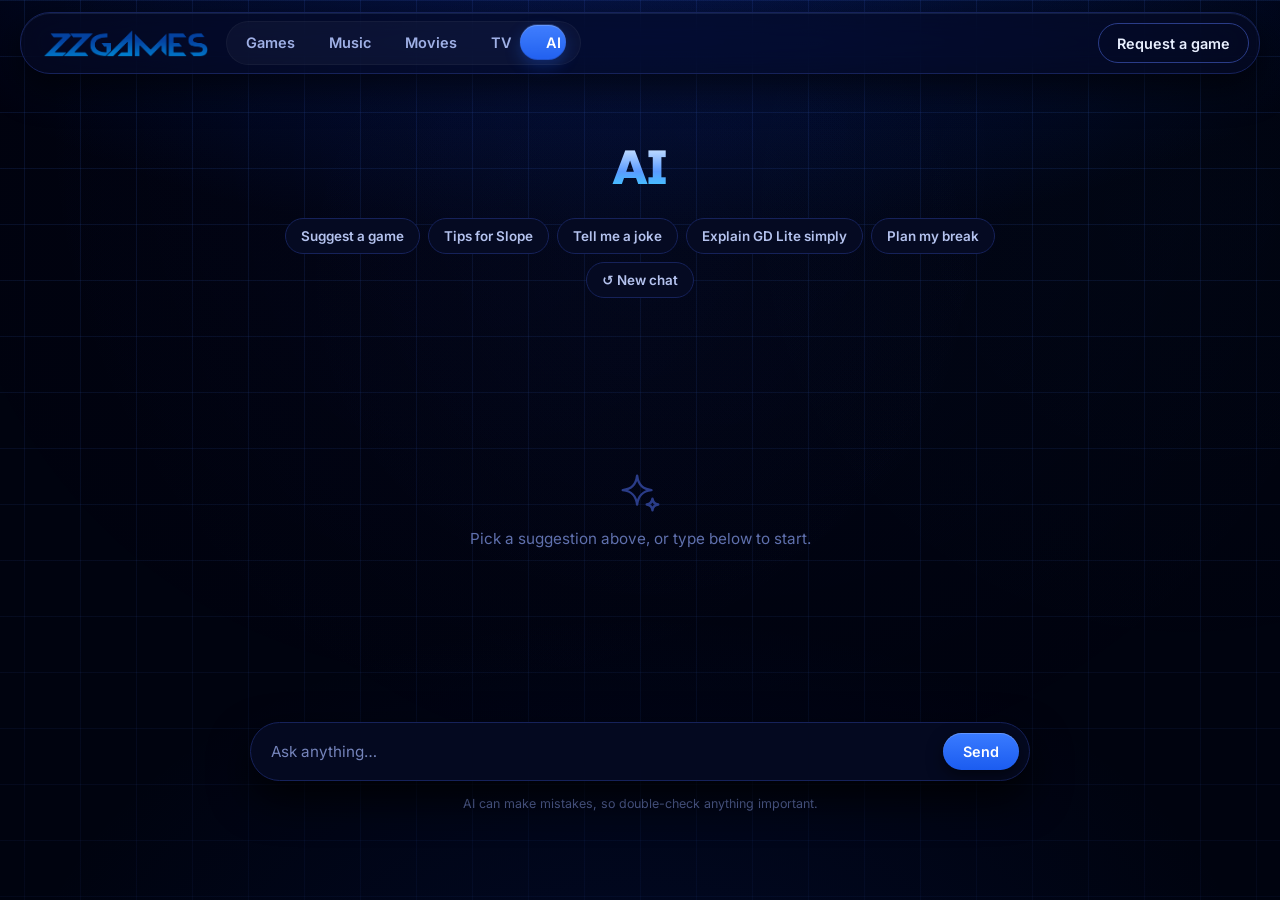
==== commit f6362eb0: "Darker moving background (same animation) The drifting light, grid lines and pointer glow are turned" ====
--- a/ai.html
+++ b/ai.html
@@ -193,6 +193,6 @@
       });
     })();
   </script>
-  <script src="zz-fx.js?v=202611187"></script>
+  <script src="zz-fx.js?v=202611188"></script>
 </body>
 </html>
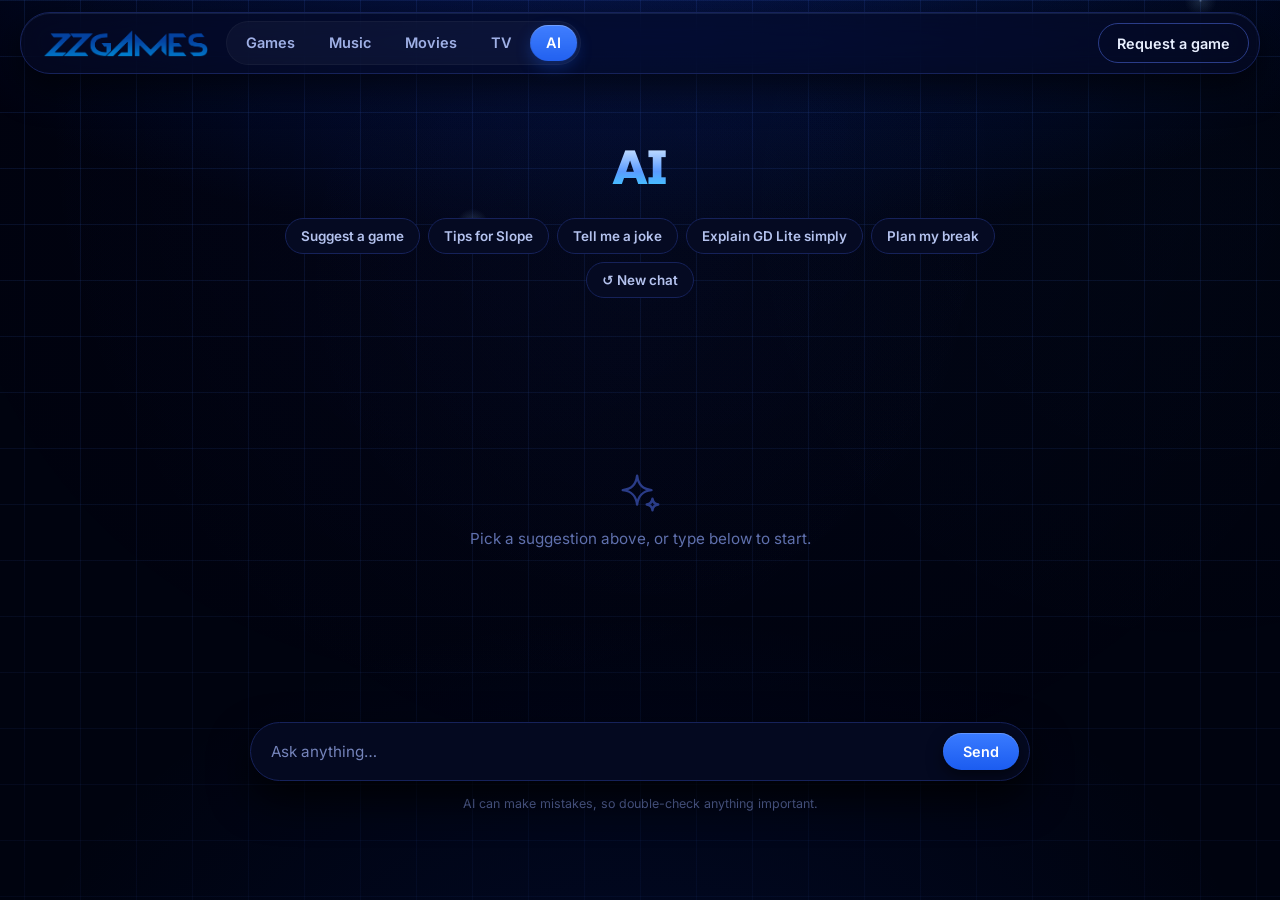
==== commit 7ca22c35: "Games fit the screen; music dropdown in the nav while music plays - Game frame is sized to the space" ====
--- a/ai.html
+++ b/ai.html
@@ -13,8 +13,8 @@
   <link rel="icon" type="image/png" sizes="192x192" href="tab/classroom-192.png">
   <meta name="description" content="ZZ AI: chat with AI right on ZZ Games. Free.">
   <link rel="stylesheet" href="fonts/fonts.css">
-  <link rel="stylesheet" href="style.css?v=202611187">
-  <link rel="stylesheet" href="zz-fx.css?v=202611187">
+  <link rel="stylesheet" href="style.css?v=202611193">
+  <link rel="stylesheet" href="zz-fx.css?v=202611191">
   <link rel="expect" href="#fxReady" blocking="render">
 </head>
 <body class="ai-page">
@@ -193,6 +193,6 @@
       });
     })();
   </script>
-  <script src="zz-fx.js?v=202611188"></script>
+  <script src="zz-fx.js?v=202611191"></script>
 </body>
 </html>
--- a/style.css
+++ b/style.css
@@ -419,7 +419,7 @@
 
 /* ---------- 7. Play page ---------- */
 body.play-page { overflow-x: hidden; -webkit-tap-highlight-color: transparent; touch-action: manipulation; }
-.play-page main.stage-wrap { width: 100%; max-width: 1600px; padding: 14px clamp(10px, 2vw, 24px) 32px; }
+.play-page main.stage-wrap { width: 100%; max-width: 1600px; padding: 10px clamp(10px, 2vw, 24px) 32px; }
 .play-page .topbar { padding-right: 10px; }
 .game-title {
   flex: 1 1 auto; min-width: 70px; margin: 0; text-align: center; font-size: clamp(.85rem, 1.2vw, 1.08rem);
@@ -431,7 +431,11 @@
 /* The game frame keeps a true 16:9 shape (as on the old site): it gets narrower instead of
    stretching wider when the window is short. Phones get the old site's 3:4 frame. */
 .stage {
-  position: relative; width: min(100%, calc(78vh * 16 / 9)); aspect-ratio: 16 / 9; margin-inline: auto;
+  position: relative; aspect-ratio: 16 / 9; margin-inline: auto;
+  /* as wide as the page allows, but never taller than the space left under the nav, so the
+     whole game is on screen without scrolling (dvh = the screen area actually visible) */
+  width: min(100%, calc((100vh - var(--fx-bar-space, 84px) - 30px) * 16 / 9));
+  width: min(100%, calc((100dvh - var(--fx-bar-space, 84px) - 30px) * 16 / 9));
   background: #000; border-radius: var(--r); overflow: hidden; border: 1px solid var(--edge);
   box-shadow: 0 30px 80px #000d, 0 0 0 1px var(--edge);
   animation: fx-pop .6s var(--ease-out) backwards;
@@ -487,12 +491,14 @@
   .play-page .game-title { order: 2; text-align: right; }
   .play-page .actions { order: 4; width: 100%; justify-content: flex-end; }
   .play-page .topbar .icon-btn { order: 2; margin-left: 0; }
+  .play-page .np-wrap { order: 2; margin-left: 0; }
 }
 @media (max-width: 640px) {
   .play-page main.stage-wrap { padding: 10px 8px 24px; }
-  .play-page .game-title { font-size: .85rem; }
+  .play-page .game-title { font-size: .85rem; min-width: 0; flex: 1 1 0; }
+  .play-page .topbar .logo img { height: 22px; }
   .play-page .actions .btn { padding: 8px 11px; font-size: .78rem; }
-  .stage { width: 100%; aspect-ratio: 3 / 4; max-height: calc(100dvh - 160px); border-radius: 10px; }
+  .stage { width: min(100%, calc((100dvh - var(--fx-bar-space, 128px) - 24px) * 3 / 4)); aspect-ratio: 3 / 4; border-radius: 10px; }
 }
 
 /* ---------- 8. Settings ---------- */
--- a/zz-fx.css
+++ b/zz-fx.css
@@ -167,8 +167,62 @@
 .topbar #requestLink + .icon-btn { margin-left: 0; }
 .topbar .back-link { margin-left: auto; }
 
+/* "now playing" button + dropdown (only while music is playing across the site) */
+.np-wrap { position: relative; margin-left: auto; flex-shrink: 0; }
+.np-wrap + .icon-btn, .topbar .np-wrap ~ #requestLink { margin-left: 0; }
+.actions ~ .np-wrap { margin-left: 0; }
+.np-pill {
+  display: inline-flex; align-items: center; gap: 9px; height: 40px; max-width: 230px; padding: 0 12px 0 14px; border-radius: 999px; cursor: pointer;
+  background: #2466ff1f; border: 1px solid #3f74ff55; color: var(--text); font: 600 .85rem var(--body);
+  transition: background .2s ease, border-color .2s ease, transform .2s var(--ease-out);
+  animation: fx-pop .35s var(--ease-out);
+}
+.np-pill:hover, .np-wrap.open .np-pill { background: #2466ff33; border-color: var(--sky); }
+.np-pill:active { transform: scale(.96); }
+.np-pill > svg { flex-shrink: 0; color: var(--muted); transition: transform .25s var(--ease-out); }
+.np-wrap.open .np-pill > svg { transform: rotate(180deg); }
+.np-pill-txt { min-width: 0; overflow: hidden; text-overflow: ellipsis; white-space: nowrap; }
+.np-eq { display: inline-flex; align-items: flex-end; gap: 2px; width: 14px; height: 14px; flex-shrink: 0; }
+.np-eq i { flex: 1; height: 30%; border-radius: 1px; background: var(--cyan); transition: height .3s ease; }
+.np-wrap.on .np-eq i { animation: np-eq .9s ease-in-out infinite; }
+.np-wrap.on .np-eq i:nth-child(2) { animation-delay: -.3s; } .np-wrap.on .np-eq i:nth-child(3) { animation-delay: -.6s; }
+@keyframes np-eq { 0%, 100% { height: 25%; } 50% { height: 100%; } }
+.np-drop {
+  position: absolute; right: 0; top: calc(100% + 12px); z-index: 60; width: 300px; padding: 14px; border-radius: 20px;
+  background: rgba(7, 13, 42, .97); -webkit-backdrop-filter: blur(18px) saturate(1.3); backdrop-filter: blur(18px) saturate(1.3);
+  border: 1px solid var(--edge-hi); box-shadow: 0 26px 60px #000e, var(--lit);
+  transform-origin: top right; animation: np-in .22s var(--ease-out);
+}
+.np-drop.closing { animation: np-out .18s ease forwards; }
+@keyframes np-in { from { opacity: 0; transform: translateY(-8px) scale(.96); } }
+@keyframes np-out { to { opacity: 0; transform: translateY(-6px) scale(.97); } }
+.np-d-top { display: flex; align-items: center; gap: 12px; }
+.np-d-art { width: 56px; height: 56px; flex-shrink: 0; border-radius: 12px; background: var(--s3) center / cover; box-shadow: 0 8px 20px #000a; }
+.np-d-meta { min-width: 0; display: flex; flex-direction: column; gap: 3px; }
+.np-d-meta b { font-size: .95rem; white-space: nowrap; overflow: hidden; text-overflow: ellipsis; }
+.np-d-meta small { color: var(--muted); font-size: .8rem; white-space: nowrap; overflow: hidden; text-overflow: ellipsis; }
+.np-d-prog { display: flex; align-items: center; gap: 8px; margin-top: 14px; font: 600 .7rem var(--body); color: var(--muted); font-variant-numeric: tabular-nums; }
+.np-d-prog input, .np-d-vol input {
+  flex: 1; min-width: 0; height: 4px; margin: 0; border-radius: 4px; cursor: pointer; -webkit-appearance: none; appearance: none;
+  background: linear-gradient(90deg, var(--sky) var(--p, 0%), #ffffff22 var(--p, 0%));
+}
+.np-d-prog input::-webkit-slider-thumb, .np-d-vol input::-webkit-slider-thumb { -webkit-appearance: none; width: 14px; height: 14px; border-radius: 50%; background: #fff; box-shadow: 0 2px 6px #0008; }
+.np-d-prog input::-moz-range-thumb, .np-d-vol input::-moz-range-thumb { width: 14px; height: 14px; border: 0; border-radius: 50%; background: #fff; }
+.np-d-ctrl { display: flex; align-items: center; justify-content: center; gap: 18px; margin-top: 10px; }
+.np-b { display: grid; place-items: center; width: 40px; height: 40px; padding: 0; border: 0; border-radius: 50%; background: none; color: var(--soft); cursor: pointer; transition: color .2s ease, background .2s ease, transform .2s var(--ease-out); }
+.np-b:hover { color: #fff; background: #ffffff10; }
+.np-b:active { transform: scale(.9); }
+.np-b.np-play { width: 50px; height: 50px; color: #fff; background: linear-gradient(180deg, var(--blue-hi), var(--blue-lo)); box-shadow: 0 8px 18px #0009, inset 0 1px 0 #ffffff40; }
+.np-b.np-play:hover { background: linear-gradient(180deg, #4d89ff, var(--blue)); }
+.np-d-vol { display: flex; align-items: center; gap: 10px; margin-top: 10px; color: var(--muted); }
+.np-d-open { display: block; margin-top: 12px; padding: 10px; border-radius: 12px; text-align: center; font: 600 .82rem var(--body); color: var(--sky); background: #ffffff08; transition: background .2s ease, color .2s ease; }
+.np-d-open:hover { background: #2466ff26; color: #fff; }
+
 @media (max-width: 760px) {
   body { padding-top: var(--fx-bar-space, 128px); }
+  .np-pill { max-width: 44px; padding: 0 13px; gap: 0; }
+  .np-pill-txt, .np-pill > svg { display: none; }
+  .np-drop { position: fixed; left: 12px; right: 12px; top: calc(var(--fx-bar-space, 128px) - 8px); width: auto; transform-origin: top center; }
   .topbar.topbar, .m-nav.m-nav { flex-wrap: wrap; border-radius: 24px; padding: 8px; gap: 6px 10px; }
   .topbar .logo, .m-logo { margin-left: 10px; }
   .zz-links, .m-links { order: 3; width: 100%; gap: 0; }
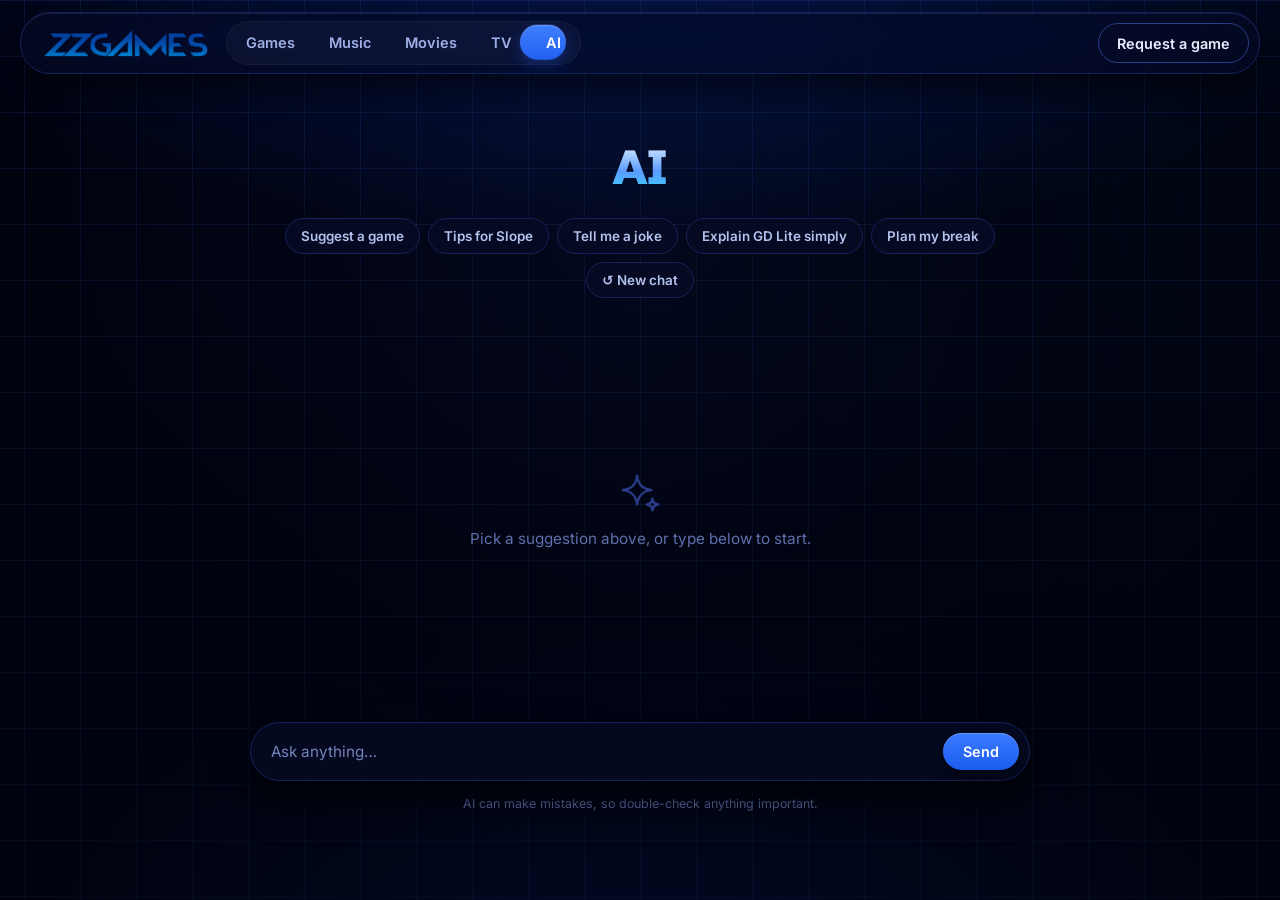
==== commit 56b17d7d: "Bigger game frame that still fits Game pages get a slimmer nav sitting a little higher, the game sta" ====
--- a/ai.html
+++ b/ai.html
@@ -13,7 +13,7 @@
   <link rel="icon" type="image/png" sizes="192x192" href="tab/classroom-192.png">
   <meta name="description" content="ZZ AI: chat with AI right on ZZ Games. Free.">
   <link rel="stylesheet" href="fonts/fonts.css">
-  <link rel="stylesheet" href="style.css?v=202611193">
+  <link rel="stylesheet" href="style.css?v=202611194">
   <link rel="stylesheet" href="zz-fx.css?v=202611191">
   <link rel="expect" href="#fxReady" blocking="render">
 </head>
--- a/style.css
+++ b/style.css
@@ -419,7 +419,11 @@
 
 /* ---------- 7. Play page ---------- */
 body.play-page { overflow-x: hidden; -webkit-tap-highlight-color: transparent; touch-action: manipulation; }
-.play-page main.stage-wrap { width: 100%; max-width: 1600px; padding: 10px clamp(10px, 2vw, 24px) 32px; }
+/* Game pages give the game every pixel they can: a slimmer nav sitting a little higher, the game
+   starting just under it, and only a small gap at the bottom. */
+body.play-page { padding-top: calc(var(--fx-bar-space, 84px) - 10px); }
+.play-page .topbar.topbar { top: 8px; min-height: 52px; padding-top: 4px; padding-bottom: 4px; }
+.play-page main.stage-wrap { width: 100%; max-width: 1700px; padding: 0 clamp(8px, 1.4vw, 20px) 28px; }
 .play-page .topbar { padding-right: 10px; }
 .game-title {
   flex: 1 1 auto; min-width: 70px; margin: 0; text-align: center; font-size: clamp(.85rem, 1.2vw, 1.08rem);
@@ -434,8 +438,8 @@
   position: relative; aspect-ratio: 16 / 9; margin-inline: auto;
   /* as wide as the page allows, but never taller than the space left under the nav, so the
      whole game is on screen without scrolling (dvh = the screen area actually visible) */
-  width: min(100%, calc((100vh - var(--fx-bar-space, 84px) - 30px) * 16 / 9));
-  width: min(100%, calc((100dvh - var(--fx-bar-space, 84px) - 30px) * 16 / 9));
+  width: min(100%, calc((100vh - var(--fx-bar-space, 84px) + 2px) * 16 / 9));
+  width: min(100%, calc((100dvh - var(--fx-bar-space, 84px) + 2px) * 16 / 9));
   background: #000; border-radius: var(--r); overflow: hidden; border: 1px solid var(--edge);
   box-shadow: 0 30px 80px #000d, 0 0 0 1px var(--edge);
   animation: fx-pop .6s var(--ease-out) backwards;
@@ -498,7 +502,7 @@
   .play-page .game-title { font-size: .85rem; min-width: 0; flex: 1 1 0; }
   .play-page .topbar .logo img { height: 22px; }
   .play-page .actions .btn { padding: 8px 11px; font-size: .78rem; }
-  .stage { width: min(100%, calc((100dvh - var(--fx-bar-space, 128px) - 24px) * 3 / 4)); aspect-ratio: 3 / 4; border-radius: 10px; }
+  .stage { width: min(100%, calc((100dvh - var(--fx-bar-space, 128px) + 2px) * 3 / 4)); aspect-ratio: 3 / 4; border-radius: 10px; }
 }
 
 /* ---------- 8. Settings ---------- */
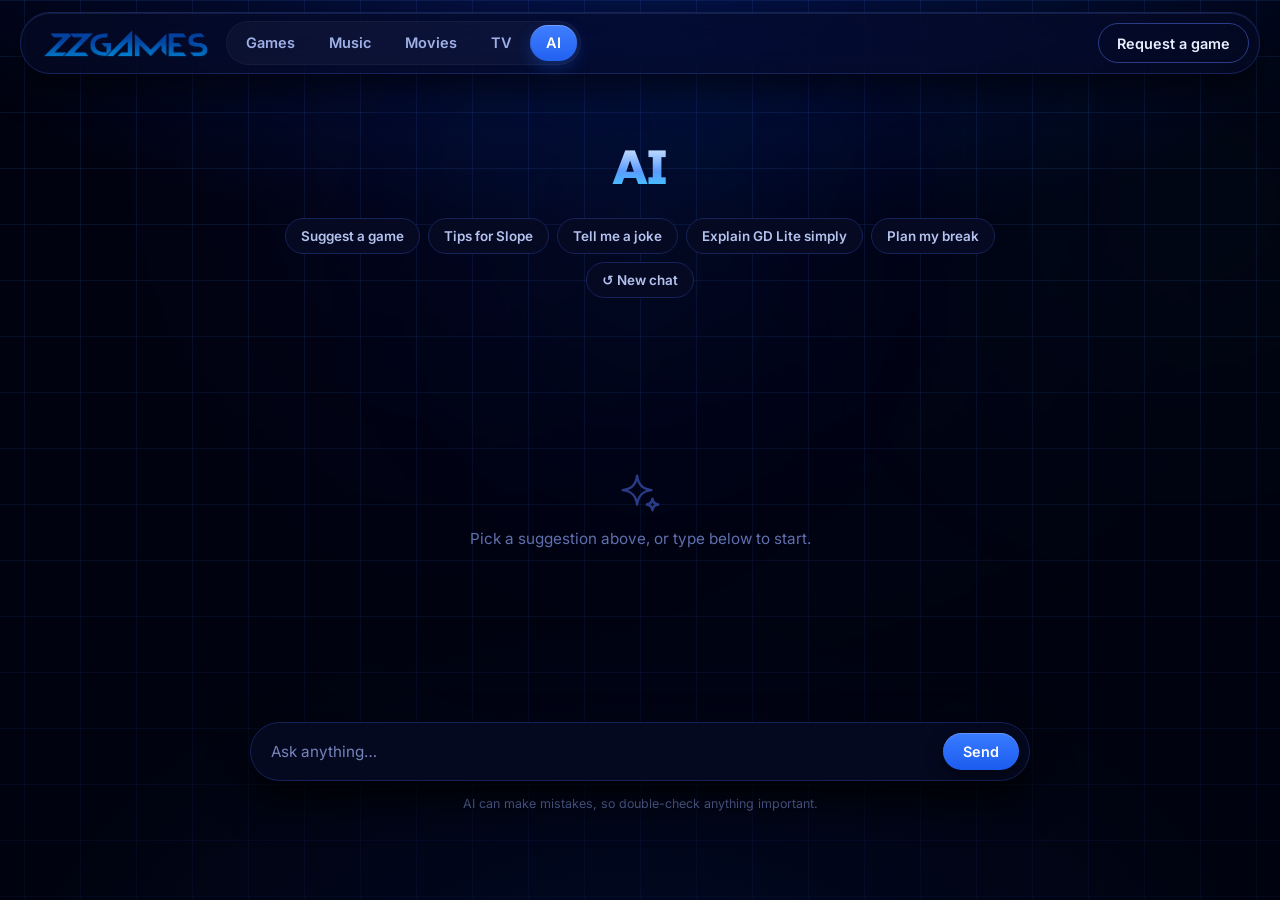
==== commit 37926c31: "Instant music start; smoother site on iPad Music - A song that hasn't been found yet starts its prev" ====
--- a/ai.html
+++ b/ai.html
@@ -13,8 +13,8 @@
   <link rel="icon" type="image/png" sizes="192x192" href="tab/classroom-192.png">
   <meta name="description" content="ZZ AI: chat with AI right on ZZ Games. Free.">
   <link rel="stylesheet" href="fonts/fonts.css">
-  <link rel="stylesheet" href="style.css?v=202611194">
-  <link rel="stylesheet" href="zz-fx.css?v=202611191">
+  <link rel="stylesheet" href="style.css?v=202611197">
+  <link rel="stylesheet" href="zz-fx.css?v=202611197">
   <link rel="expect" href="#fxReady" blocking="render">
 </head>
 <body class="ai-page">
@@ -193,6 +193,6 @@
       });
     })();
   </script>
-  <script src="zz-fx.js?v=202611191"></script>
+  <script src="zz-fx.js?v=202611198"></script>
 </body>
 </html>
--- a/style.css
+++ b/style.css
@@ -367,7 +367,7 @@
   opacity: 0; visibility: hidden; transition: opacity .9s var(--ease), visibility .9s;
 }
 .slide.on { opacity: 1; visibility: visible; }
-.slide-bg { position: absolute; inset: -30px; background-size: cover; background-position: center; filter: blur(28px) saturate(1.2) brightness(.42); transform: scale(1.1); }
+.slide-bg { position: absolute; inset: -30px; background-size: cover; background-position: center; filter: blur(28px) saturate(1.2) brightness(.42); transform: scale(1.1); will-change: transform; }
 .slide.on .slide-bg { animation: fx-kb 9s ease-out both; }
 .slide::after { content: ""; position: absolute; inset: 0; background: linear-gradient(90deg, #00030fe6 0%, #00030f66 55%, transparent 100%); }
 .slide-art {
--- a/zz-fx.css
+++ b/zz-fx.css
@@ -218,6 +218,14 @@
 .np-d-open { display: block; margin-top: 12px; padding: 10px; border-radius: 12px; text-align: center; font: 600 .82rem var(--body); color: var(--sky); background: #ffffff08; transition: background .2s ease, color .2s ease; }
 .np-d-open:hover { background: #2466ff26; color: #fff; }
 
+/* touch screens: a solid nav instead of frosted glass (re-blurring the moving page behind it
+   every frame is what makes iPads lag) */
+@media (hover: none) {
+  .topbar.topbar, .m-nav.m-nav { -webkit-backdrop-filter: none; backdrop-filter: none; background: rgba(5, 10, 34, .94); }
+  .topbar.fx-scrolled, .m-nav.fx-scrolled { background: rgba(3, 7, 28, .97); }
+  .np-drop, .find-results { -webkit-backdrop-filter: none; backdrop-filter: none; }
+}
+
 @media (max-width: 760px) {
   body { padding-top: var(--fx-bar-space, 128px); }
   .np-pill { max-width: 44px; padding: 0 13px; gap: 0; }
@@ -240,11 +248,12 @@
 
 /* ---------- 6. Motion system ---------- */
 @keyframes fx-fade   { from { opacity: 0; } }
-@keyframes fx-rise   { from { opacity: 0; transform: translateY(20px) scale(.98); filter: blur(6px); } }
-@keyframes fx-pop    { from { opacity: 0; transform: scale(.94) translateY(12px); filter: blur(4px); } }
+/* motion uses only opacity + transform: the GPU moves those for free (blur made iPads stutter) */
+@keyframes fx-rise   { from { opacity: 0; transform: translateY(20px) scale(.98); } }
+@keyframes fx-pop    { from { opacity: 0; transform: scale(.94) translateY(12px); } }
 @keyframes fx-drop   { from { opacity: 0; transform: translateY(-16px); } }
 @keyframes fx-dock   { from { opacity: 0; transform: translateY(-18px) scale(.98); } }
-@keyframes fx-out    { to   { opacity: 0; transform: scale(.96) translateY(8px); filter: blur(3px); } }
+@keyframes fx-out    { to   { opacity: 0; transform: scale(.96) translateY(8px); } }
 @keyframes fx-fade-out { to { opacity: 0; } }
 @keyframes fx-wipe   { from { clip-path: inset(-20% 100% -20% 0); } to { clip-path: inset(-20% -5% -20% 0); } }
 @keyframes fx-edge   { 0% { left: 0; opacity: 0; } 12%, 85% { opacity: 1; } 100% { left: 100%; opacity: 0; } }
@@ -276,10 +285,10 @@
 body:not(.play-page) > main, .view { animation: fx-rise .6s var(--ease-out) .08s backwards; }
 
 /* scroll reveal: zz-fx.js adds .fx-wait to items below the fold, then .fx-show as they enter */
-.fx-wait { opacity: 0; transform: translateY(26px) scale(.97); filter: blur(4px); }
+.fx-wait { opacity: 0; transform: translateY(26px) scale(.97); }
 .fx-show {
-  opacity: 1; transform: none; filter: none;
-  transition: opacity .6s var(--ease-out), transform .7s var(--ease-out), filter .6s var(--ease-out);
+  opacity: 1; transform: none;
+  transition: opacity .6s var(--ease-out), transform .7s var(--ease-out);
   transition-delay: calc(var(--d, 0) * 1ms);
 }
 /* items in view on load cascade in */
